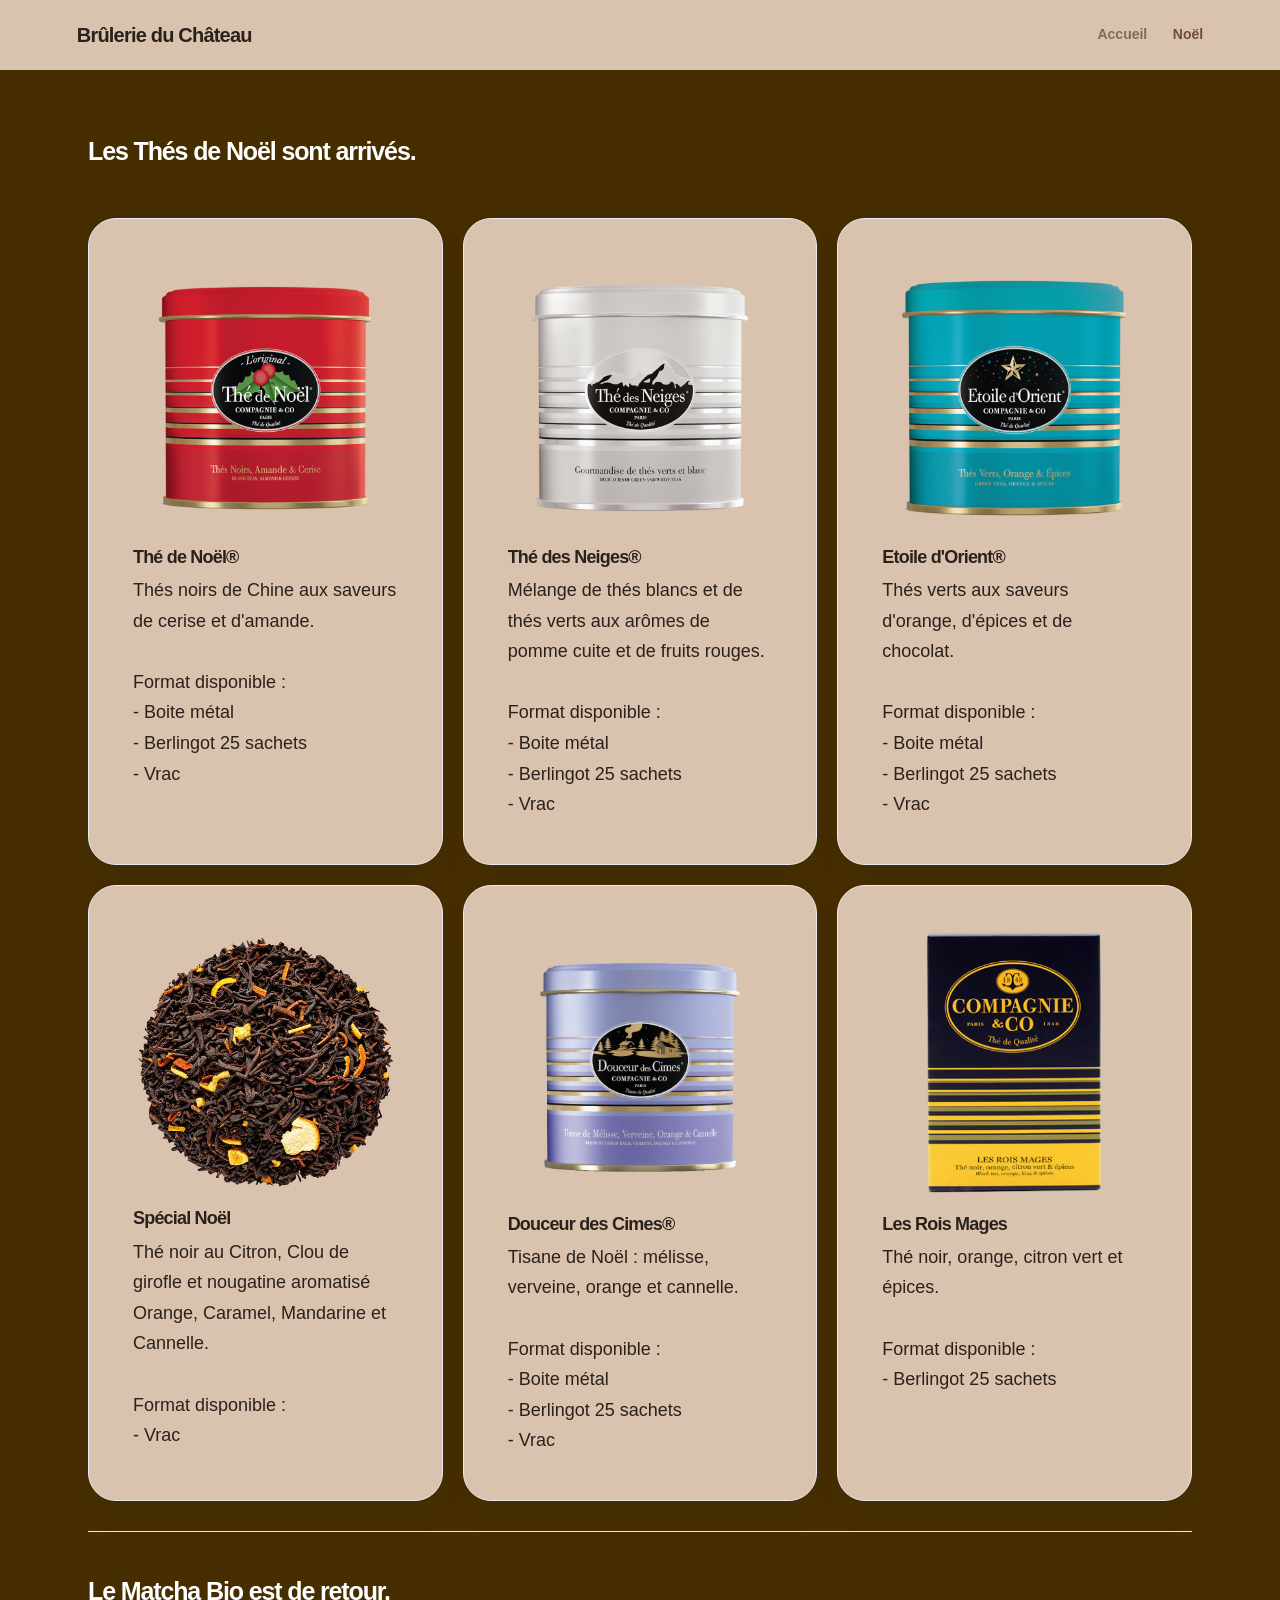
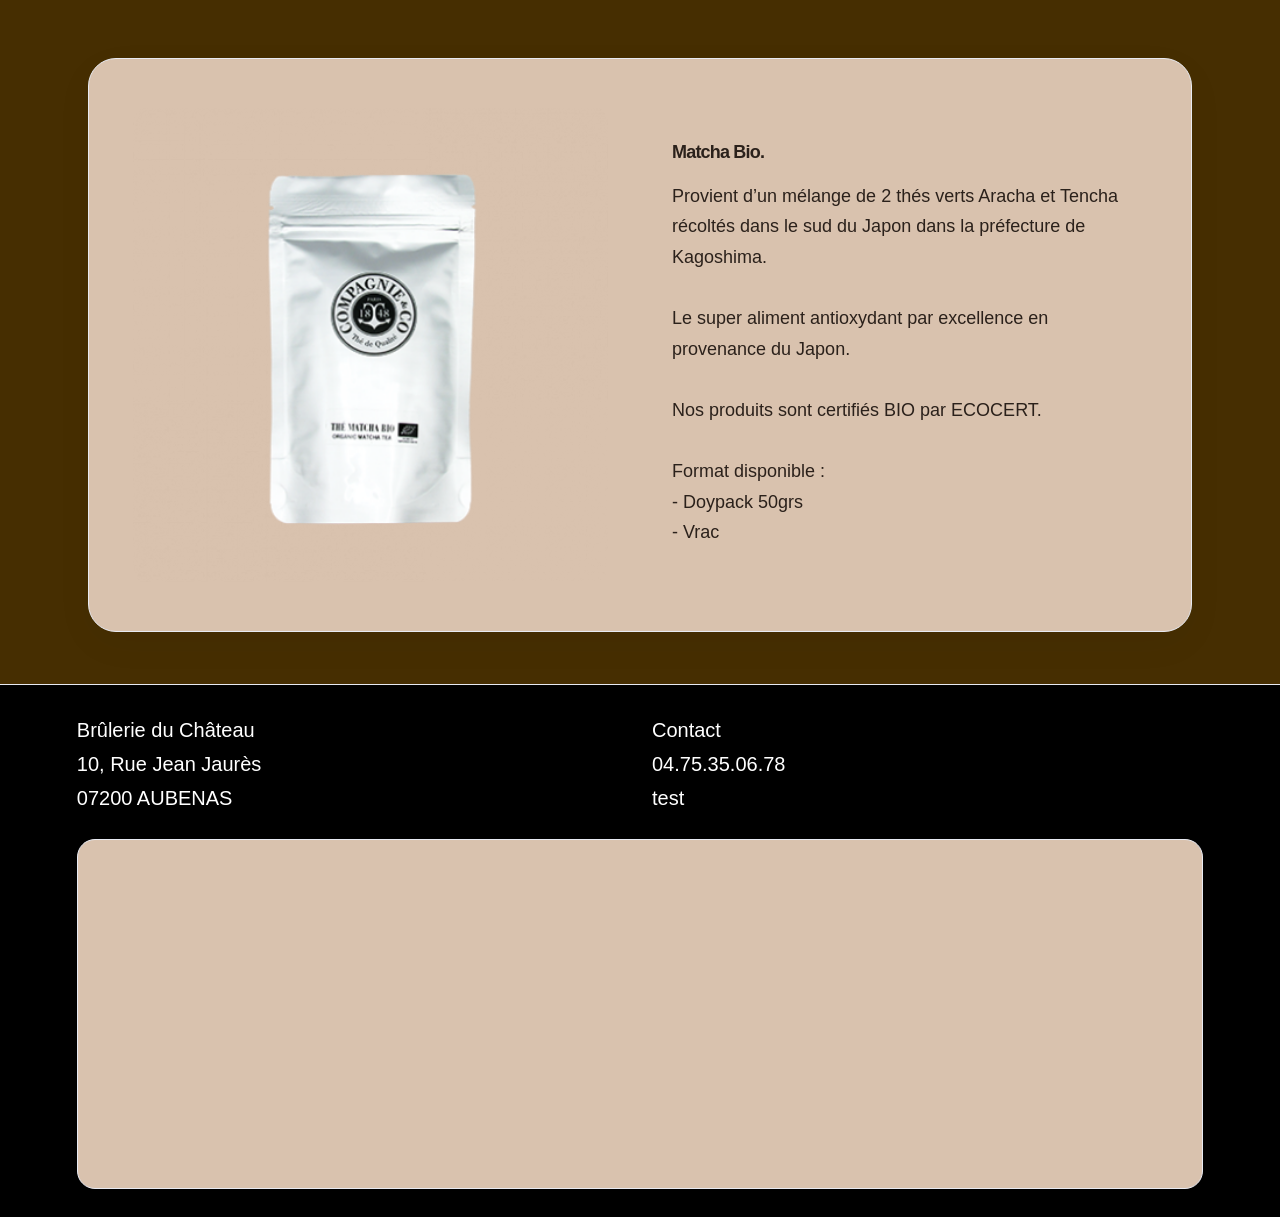
==== noel.html @ 5fd462ab "Publish WebStudio site" ====
<!doctype html><html lang="fr"><head><meta charset="utf-8"><meta name="viewport" content="width=device-width, initial-scale=1"><link rel="icon" href="assets/images/favicon.svg" type="image/svg+xml"><title>Br&#251;lerie du Ch&#226;teau - No&#235;l</title><meta name="description" content="D&#233;couvrez notre s&#233;lection de th&#233; et d&#39;accessoire pour les f&#234;tes."><meta name="robots" content="noindex,follow"><meta property="og:type" content="website"><meta property="og:title" content="Br&#251;lerie du Ch&#226;teau - No&#235;l"><meta property="og:description" content="D&#233;couvrez notre s&#233;lection de th&#233; et d&#39;accessoire pour les f&#234;tes."><link rel="canonical" href="https://brulerieduchateau.com/noel.html"><script type="application/ld+json">{"@context":"https://schema.org","@type":"LocalBusiness","name":"Br\u00FBlerie du Ch\u00E2teau","url":"https://brulerieduchateau.com","telephone":"\u002B33 4 75 35 06 78","image":"https://brulerieduchateau.com/assets/images/bdc.jpg","address":{"@type":"PostalAddress","streetAddress":"10 Rue Jean Jaur\u00E8s","addressLocality":"Aubenas","postalCode":"07200","addressRegion":"Auvergne-Rh\u00F4ne-Alpes","addressCountry":"FR"},"geo":{"@type":"GeoCoordinates","latitude":44.620261,"longitude":4.3907734}}</script><link rel="stylesheet" href="assets/css/site.css"></head><body><nav class="site-nav" aria-label="Navigation principale"><a class="brand" href="index.html">Br&#251;lerie du Ch&#226;teau</a><div class="nav-links"><a href="index.html">Accueil</a><a href="noel.html" aria-current="page">No&#235;l</a></div></nav><main id="contenu"><section class="element heading-element" data-element-id="929ea6460fd64ca1a36dd643b153ee33" id="les-thes-de-noel-sont-arrives"><h1 style="color:#ffffff;font-size:25px;font-weight:bold;font-style:normal;text-align:left;display:block;line-height:1.2;margin:14px 0 22px;padding:0;white-space:pre-wrap;tab-size:4;">Les Th&#233;s de No&#235;l sont arriv&#233;s.</h1></section><div class="image-description-grid" style="--image-description-columns:3;--image-description-tablet-columns:2;--image-description-gap:20px"><section class="element image-description image-description-column" data-element-id="ab8ff454e913406ebf705ffcb0270e10"><div class="image-description-media"><img src="assets/images/the-de-noel.jpg" alt="Illustration de la section" loading="lazy"></div><div class="image-description-copy" style="color:var(--ink);font-size:18px;font-weight:normal;font-style:normal;text-align:left;"><h2 style="color:inherit;font-size:inherit;font-weight:bold;font-style:inherit;text-align:inherit;white-space:pre-wrap;tab-size:4;">Th&#233; de No&#235;l&#174;</h2><p style="color:inherit;font-size:inherit;font-weight:inherit;font-style:inherit;text-align:inherit;white-space:pre-wrap;tab-size:4;">Th&#233;s noirs de Chine aux saveurs de cerise et d&#39;amande.

Format disponible :
- Boite m&#233;tal
- Berlingot 25 sachets
- Vrac</p></div></section><section class="element image-description image-description-column" data-element-id="71a1457fc0eb4deca6c38a0fa07c140f"><div class="image-description-media"><img src="assets/images/the-des-neiges.jpg" alt="Illustration de la section" loading="lazy"></div><div class="image-description-copy" style="color:var(--ink);font-size:18px;font-weight:normal;font-style:normal;text-align:left;"><h2 style="color:inherit;font-size:inherit;font-weight:bold;font-style:inherit;text-align:inherit;white-space:pre-wrap;tab-size:4;">Th&#233; des Neiges&#174;</h2><p style="color:inherit;font-size:inherit;font-weight:inherit;font-style:inherit;text-align:inherit;white-space:pre-wrap;tab-size:4;">M&#233;lange de th&#233;s blancs et de th&#233;s verts aux ar&#244;mes de pomme cuite et de fruits rouges.

Format disponible :
- Boite m&#233;tal
- Berlingot 25 sachets
- Vrac</p></div></section><section class="element image-description image-description-column" data-element-id="073481e567ce4fd88fe79a3cdff6ed95"><div class="image-description-media"><img src="assets/images/etoile-d-orient.jpg" alt="Illustration de la section" loading="lazy"></div><div class="image-description-copy" style="color:var(--ink);font-size:18px;font-weight:normal;font-style:normal;text-align:left;"><h2 style="color:inherit;font-size:inherit;font-weight:bold;font-style:inherit;text-align:inherit;white-space:pre-wrap;tab-size:4;">Etoile d&#39;Orient&#174;</h2><p style="color:inherit;font-size:inherit;font-weight:inherit;font-style:inherit;text-align:inherit;white-space:pre-wrap;tab-size:4;">Th&#233;s verts aux saveurs d&#39;orange, d&#39;&#233;pices et de chocolat.

Format disponible :
- Boite m&#233;tal
- Berlingot 25 sachets
- Vrac</p></div></section><section class="element image-description image-description-column" data-element-id="5a9f791ed46f4e37827cd00108d90c48"><div class="image-description-media"><img src="assets/images/special-noel.png" alt="Illustration de la section" loading="lazy"></div><div class="image-description-copy" style="color:var(--ink);font-size:18px;font-weight:normal;font-style:normal;text-align:left;"><h2 style="color:inherit;font-size:inherit;font-weight:bold;font-style:inherit;text-align:inherit;white-space:pre-wrap;tab-size:4;">Sp&#233;cial No&#235;l</h2><p style="color:inherit;font-size:inherit;font-weight:inherit;font-style:inherit;text-align:inherit;white-space:pre-wrap;tab-size:4;">Th&#233; noir au Citron, Clou de girofle et nougatine aromatis&#233; Orange, Caramel, Mandarine et Cannelle.

Format disponible :
- Vrac</p></div></section><section class="element image-description image-description-column" data-element-id="091fbe81219a41548932da60a57e5c16"><div class="image-description-media"><img src="assets/images/douceur-des-cimes.jpg" alt="Illustration de la section" loading="lazy"></div><div class="image-description-copy" style="color:var(--ink);font-size:18px;font-weight:normal;font-style:normal;text-align:left;"><h2 style="color:inherit;font-size:inherit;font-weight:bold;font-style:inherit;text-align:inherit;white-space:pre-wrap;tab-size:4;">Douceur des Cimes&#174;</h2><p style="color:inherit;font-size:inherit;font-weight:inherit;font-style:inherit;text-align:inherit;white-space:pre-wrap;tab-size:4;">Tisane de No&#235;l : m&#233;lisse, verveine, orange et cannelle.

Format disponible :
- Boite m&#233;tal
- Berlingot 25 sachets
- Vrac</p></div></section><section class="element image-description image-description-column" data-element-id="c9222472d7884c30944bcf3d9d28938c"><div class="image-description-media"><img src="assets/images/les-rois-mages.jpg" alt="Illustration de la section" loading="lazy"></div><div class="image-description-copy" style="color:var(--ink);font-size:18px;font-weight:normal;font-style:normal;text-align:left;"><h2 style="color:inherit;font-size:inherit;font-weight:bold;font-style:inherit;text-align:inherit;white-space:pre-wrap;tab-size:4;">Les Rois Mages</h2><p style="color:inherit;font-size:inherit;font-weight:inherit;font-style:inherit;text-align:inherit;white-space:pre-wrap;tab-size:4;">Th&#233; noir, orange, citron vert et &#233;pices.

Format disponible :
- Berlingot 25 sachets</p></div></section></div><hr class="element" data-element-id="c46c6751bccf4e54acaeb664edfd245a"><section class="element heading-element" data-element-id="3746ea75f4c84b8ca87d1cbdc2fd9a27"><h2 style="color:#ffffff;font-size:25px;font-weight:bold;font-style:normal;text-align:left;display:block;line-height:1.2;margin:14px 0 22px;padding:0;white-space:pre-wrap;tab-size:4;">Le Matcha Bio est de retour.</h2></section><section class="element image-description" data-element-id="de30851175754d74858f25648cae5395"><div class="image-description-media"><img src="assets/images/matcha-bio.jpg" alt="Illustration de la section" loading="lazy"></div><div class="image-description-copy" style="color:var(--ink);font-size:18px;font-weight:normal;font-style:normal;text-align:left;"><h2 style="color:inherit;font-size:inherit;font-weight:bold;font-style:inherit;text-align:inherit;white-space:pre-wrap;tab-size:4;">Matcha Bio.</h2><p style="color:inherit;font-size:inherit;font-weight:inherit;font-style:inherit;text-align:inherit;white-space:pre-wrap;tab-size:4;">Provient d’un m&#233;lange de 2 th&#233;s verts Aracha et Tencha r&#233;colt&#233;s dans le sud du Japon dans la pr&#233;fecture de Kagoshima.

Le super aliment antioxydant par excellence en provenance du Japon.

Nos produits sont certifi&#233;s BIO par ECOCERT.

Format disponible :
- Doypack 50grs
- Vrac</p></div></section></main><footer style="font-size:20px;color:#ffffff;background:#000000;font-weight:normal;font-style:normal;"><div class="footer-content" style="--footer-columns:2"><div class="footer-column">Br&#251;lerie du Ch&#226;teau<br>10, Rue Jean Jaur&#232;s<br>07200 AUBENAS<br></div><div class="footer-column">Contact<br>04.75.35.06.78<br>test</div></div><div class="footer-map" style="width:100%;height:350px"><iframe src="https://www.google.com/maps?q=brulerie%20du%20chateau%20aubenas&amp;output=embed" title="Carte Google Maps : brulerie du chateau aubenas" loading="lazy" referrerpolicy="no-referrer-when-downgrade" allowfullscreen></iframe></div></footer><script src="assets/js/site.js" defer></script><script>if(window.chrome&&window.chrome.webview){document.querySelectorAll('[data-element-id]').forEach(function(el){el.style.cursor='pointer';el.addEventListener('click',function(ev){ev.preventDefault();window.chrome.webview.postMessage({type:'select',id:el.getAttribute('data-element-id')});});});}</script></body></html>
---- assets/css/site.css ----
:root{--primary:#6F4E37;--secondary:#C08A5B;--ink:#2B211B;--muted:#806B5B;--surface:#D9C2AE;--page:#462E01;--line:#e8eaf2;--radius:24px}.is-hidden{display:none!important}@media(min-width:801px){.hide-desktop{display:none!important}}@media(min-width:561px) and (max-width:800px){.hide-tablet{display:none!important}}@media(max-width:560px){.hide-mobile{display:none!important}}*{box-sizing:border-box}html{scroll-behavior:smooth;scroll-padding-top:0}body{margin:0;background:var(--page);color:var(--ink);font-family:Segoe UI, Arial, sans-serif;line-height:1.7;-webkit-font-smoothing:antialiased}a{color:var(--primary)}a:focus-visible,button:focus-visible,summary:focus-visible{outline:3px solid color-mix(in srgb,var(--primary) 55%,white);outline-offset:4px}.site-nav{position:relative;z-index:10;isolation:isolate;padding:18px clamp(20px,6vw,88px);background:var(--surface);backdrop-filter:none;-webkit-backdrop-filter:none;display:flex;align-items:center;justify-content:space-between;gap:20px;flex-wrap:wrap;box-shadow:0 1px 0 rgba(20,20,40,.05);transform:translateZ(0);}.brand{font-size:20px;font-weight:850;letter-spacing:-.04em;color:var(--ink);text-decoration:none}.nav-links{display:flex;gap:clamp(12px,2vw,28px);flex-wrap:wrap}.nav-links a{color:var(--muted);text-decoration:none;font-size:14px;font-weight:650;transition:color .2s}.nav-links a:hover,.nav-links a[aria-current=page]{color:var(--primary)}main{max-width:1200px;margin:52px auto;padding:0 clamp(18px,4vw,48px);min-height:55vh}.global-elements{max-width:1200px;margin:52px auto;padding:0 clamp(18px,4vw,48px)}.element{margin:0 0 30px}.heading-element{display:flow-root}h1,h2,h3,h4,h5,h6{color:var(--ink);font-family:Segoe UI, Arial, sans-serif;letter-spacing:-.045em}h1{font-size:clamp(38px,6vw,76px);line-height:1.03;margin:14px 0 22px;max-width:850px}h2{font-size:clamp(28px,4vw,44px);line-height:1.12;margin:10px 0 18px}h3{font-size:21px;line-height:1.25;margin:12px 0}p{font-size:17px;color:var(--muted);max-width:760px;margin:0 0 18px}.text-element>p{max-width:none;margin-bottom:0}.button{display:inline-flex;align-items:center;justify-content:center;gap:12px;background:var(--primary);color:#fff;text-decoration:none;padding:14px 22px;border-radius:999px;font-weight:750;box-shadow:0 10px 26px color-mix(in srgb,var(--primary) 23%,transparent);transition:transform .2s,box-shadow .2s,filter .2s}.button:hover{transform:translateY(-2px);filter:brightness(.96);box-shadow:0 14px 32px color-mix(in srgb,var(--primary) 28%,transparent)}.button-light{background:var(--surface);color:var(--ink);box-shadow:none}.hero-section{position:relative;isolation:isolate;overflow:hidden;display:flex;align-items:center;justify-content:space-between;gap:40px;min-height:440px;padding:clamp(28px,6vw,76px);border-radius:32px;background:radial-gradient(circle at 90% 12%,color-mix(in srgb,var(--primary) 22%,white),transparent 34%),linear-gradient(135deg,#fff 0%,#f2f1ff 100%);border:1px solid rgba(99,91,255,.1)}.hero-copy{position:relative;z-index:1;max-width:800px}.hero-copy p{font-size:clamp(17px,2vw,21px);max-width:660px;margin-bottom:28px}.eyebrow{display:inline-block;color:var(--primary);font-size:11px;font-weight:850;letter-spacing:.16em;text-transform:uppercase}.hero-orb{position:absolute;right:7%;top:18%;z-index:0;width:clamp(120px,22vw,280px);aspect-ratio:1;border-radius:42% 58% 58% 42% / 42% 42% 58% 58%;background:linear-gradient(145deg,color-mix(in srgb,var(--primary) 92%,white),color-mix(in srgb,var(--primary) 28%,white));opacity:.9;transform:rotate(-18deg);box-shadow:inset -25px -30px 60px rgba(30,20,100,.12),0 30px 80px color-mix(in srgb,var(--primary) 22%,transparent);display:grid;place-items:center;color:#fff;font-size:clamp(40px,8vw,90px)}.section-heading{text-align:center;margin:70px auto 30px;max-width:720px}.feature-grid{display:grid;grid-template-columns:repeat(3,minmax(0,1fr));gap:18px}.feature-card{background:var(--surface);border:1px solid var(--line);border-radius:22px;padding:26px;box-shadow:0 8px 30px rgba(26,31,66,.035);transition:transform .2s,border-color .2s}.feature-card:hover{transform:translateY(-4px);border-color:color-mix(in srgb,var(--primary) 30%,var(--line))}.feature-icon{display:grid;place-items:center;width:44px;height:44px;border-radius:14px;background:color-mix(in srgb,var(--primary) 10%,white);color:var(--primary);font-size:20px}.feature-card p{font-size:15px;margin:0}.testimonial-section{position:relative;background:var(--surface);border:1px solid var(--line);border-radius:28px;padding:clamp(28px,5vw,60px);text-align:center;max-width:900px;margin:70px auto}.quote-mark{font-size:80px;color:var(--primary);line-height:.8;font-family:Georgia,serif}blockquote{font-size:clamp(21px,3vw,32px);font-weight:650;line-height:1.4;letter-spacing:-.025em;margin:18px auto;max-width:760px}.quote-author{margin:0 auto;font-size:14px}.quote-author strong{color:var(--ink)}.cta-section{text-align:center;padding:clamp(32px,6vw,68px);border-radius:30px;background:var(--primary);color:white;box-shadow:0 22px 55px color-mix(in srgb,var(--primary) 18%,transparent)}.cta-section h2,.cta-section p{color:white;margin-left:auto;margin-right:auto}.cta-section p{opacity:.86;white-space:pre-line}.faq-section{max-width:850px;margin:70px auto}.faq-item{background:var(--surface);border:1px solid var(--line);border-radius:16px;margin:10px 0;padding:0 20px}.faq-item summary{cursor:pointer;padding:18px 0;font-weight:750;list-style:none}.faq-item summary::-webkit-details-marker{display:none}.faq-item summary:after{content:'+';float:right;color:var(--primary);font-size:22px}.faq-item[open] summary:after{content:'−'}.faq-item p{padding:0 0 18px;margin:0;font-size:15px}.contact-section{display:flex;align-items:center;justify-content:space-between;gap:24px;padding:clamp(28px,5vw,54px);background:var(--surface);border:1px solid var(--line);border-radius:26px}.contact-section h2{margin-top:8px}.contact-section p{margin:0}.image-description{display:grid;grid-template-columns:minmax(0,1fr) minmax(0,1fr);align-items:center;gap:clamp(24px,5vw,64px);padding:clamp(20px,4vw,44px);background:var(--surface);border:1px solid var(--line);border-radius:28px;box-shadow:0 12px 38px rgba(26,31,66,.045)}.image-description-media{min-width:0;overflow:hidden;border-radius:20px;background:transparent;aspect-ratio:auto}.image-description-media img{display:block;width:100%;height:auto;max-width:100%;object-fit:contain;object-position:center}.image-description-copy{min-width:0}.image-description-copy h2{margin-top:0}.image-description-copy p{margin-bottom:0;overflow-wrap:anywhere;white-space:pre-line}.image-description-grid{display:grid;grid-template-columns:repeat(var(--image-description-columns,3),minmax(0,1fr));gap:var(--image-description-gap,20px);margin:0 0 30px}.image-description-grid>.image-description{min-width:0;display:flex;flex-direction:column;align-items:stretch;gap:14px;margin:0}.image-description-grid .image-description-media{width:100%;border-radius:16px}.image-description-grid .image-description-media img{width:100%;height:auto;max-width:100%;object-fit:contain}.image-description-grid .image-description-copy{width:100%}.image-description-grid .image-description-copy h2{font-size:clamp(18px,2vw,26px);margin:0 0 8px}.image-description-grid .image-description-copy p{font-size:clamp(14px,1.25vw,17px)}.image-description-grid .image-description.no-image .image-description-media{min-height:120px}.image-description.no-image .image-description-media{display:grid;place-items:center;min-height:220px;color:var(--primary);font-size:64px}.image-description.no-image .image-description-media:after{content:"✦"}@media(max-width:800px){.image-description-grid{grid-template-columns:repeat(var(--image-description-tablet-columns,2),minmax(0,1fr))}}@media(max-width:560px){.image-description-grid{grid-template-columns:1fr;gap:18px}.image-description-grid>.image-description{gap:10px}}@media(max-width:650px){.image-description:not(.image-description-column){grid-template-columns:1fr;gap:22px;padding:20px;border-radius:22px}.image-description-media{aspect-ratio:auto}.image-description-copy h2{font-size:30px}}.image-element img{display:block;width:100%;height:auto;max-height:none;object-fit:contain;border-radius:24px}figure{margin-left:0;margin-right:0}figcaption{font-size:14px;color:var(--muted);margin-top:8px}hr{border:0;border-top:1px solid var(--line);margin:38px 0}footer{padding:28px clamp(20px,6vw,88px);background:var(--surface);color:var(--muted);font-size:13px;display:block;border-top:1px solid var(--line)}.footer-map{max-width:100%;margin:24px auto 0;border:1px solid var(--line);border-radius:18px;overflow:hidden;background:var(--surface)}.footer-map iframe{display:block;width:100%;height:100%;border:0}.footer-content{display:grid;grid-template-columns:repeat(var(--footer-columns,1),minmax(0,1fr));gap:24px;white-space:normal;overflow-wrap:anywhere;max-width:100%}.footer-column{min-width:0;white-space:pre-line}@media(max-width:560px){.footer-content{grid-template-columns:1fr!important;gap:16px}}.spacer{min-height:8px}.map-section{padding:20px 0}.map-frame{width:100%;height:380px;border:1px solid var(--line);border-radius:22px;overflow:hidden;background:var(--surface)}.map-frame iframe{width:100%;height:100%;border:0}.map-address{margin:12px 0}.opening-hours{max-width:760px;background:var(--surface);border:1px solid var(--line);border-radius:22px;padding:26px}.opening-hours h2{margin-top:0}.hours-list{display:grid;gap:0}.hours-row{display:grid;grid-template-columns:minmax(90px,1fr) minmax(110px,1fr) minmax(110px,1fr);align-items:center;gap:14px;padding:11px 0;border-bottom:1px solid var(--line)}.hours-row:last-child{border-bottom:0}.hours-day{color:var(--muted)}.hours-morning,.hours-afternoon{text-align:center;color:var(--ink);font-weight:650}.hours-header{font-size:12px;color:var(--muted);font-weight:750;text-transform:uppercase;letter-spacing:.04em;border-bottom:1px solid var(--line);padding-bottom:8px}@media(max-width:420px){.opening-hours{padding:16px}.hours-row{grid-template-columns:minmax(70px,.8fr) minmax(90px,1fr) minmax(90px,1fr);gap:6px;font-size:13px}}@media(max-width:800px){main,.global-elements{margin:28px auto}.hero-section{min-height:360px;padding:30px}.hero-orb{right:-45px;top:5%;opacity:.22}.feature-grid{grid-template-columns:repeat(2,minmax(0,1fr))}.contact-section{align-items:flex-start;flex-direction:column}}@media(max-width:560px){.global-elements{padding:0 16px}.site-nav{align-items:flex-start;flex-direction:column}.nav-links{gap:10px 16px}main{padding:0 16px}.hero-section{border-radius:24px;padding:28px 22px}.hero-copy{max-width:100%}.hero-orb{right:-70px;top:-10px}.feature-grid{grid-template-columns:1fr}.feature-card{padding:22px}.testimonial-section{margin:42px auto}footer{padding:24px 16px}}@media(prefers-reduced-motion:reduce){html{scroll-behavior:auto}*,*:before,*:after{animation-duration:.01ms!important;transition-duration:.01ms!important;scroll-behavior:auto!important}}
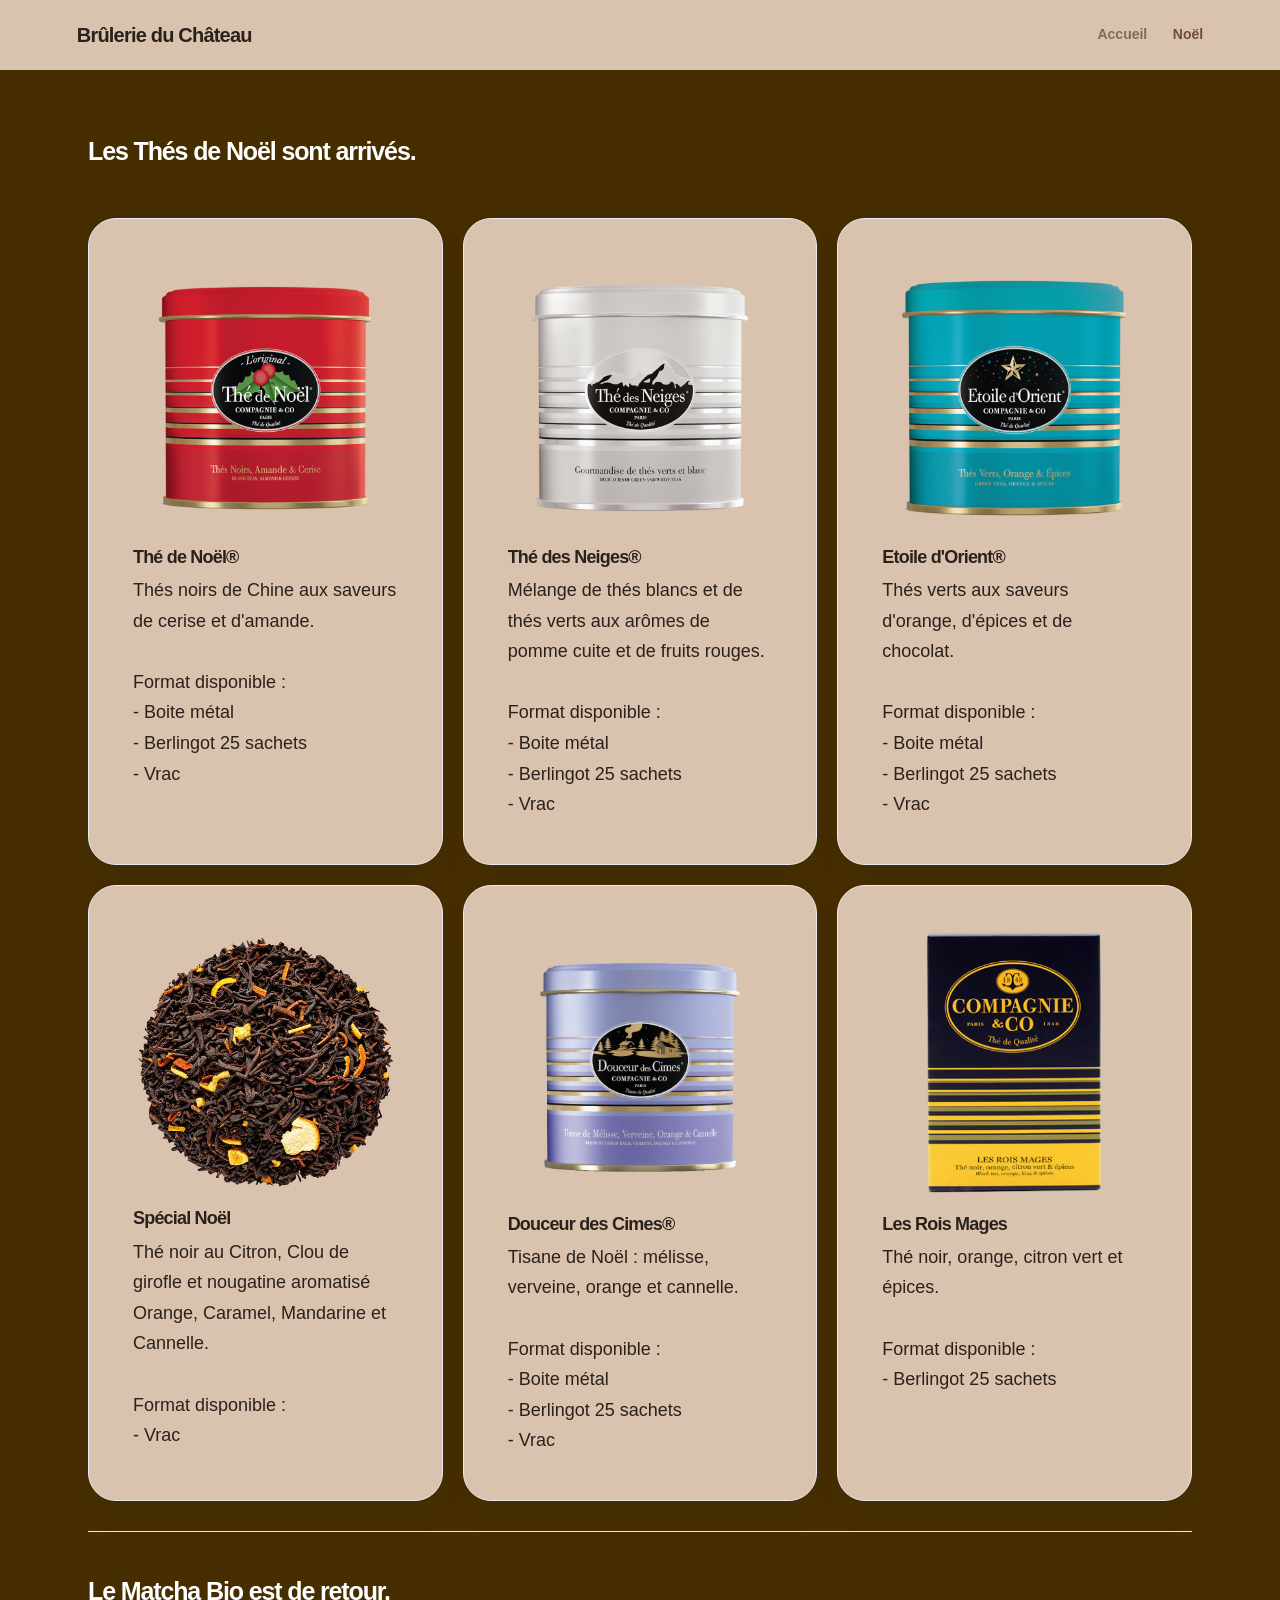
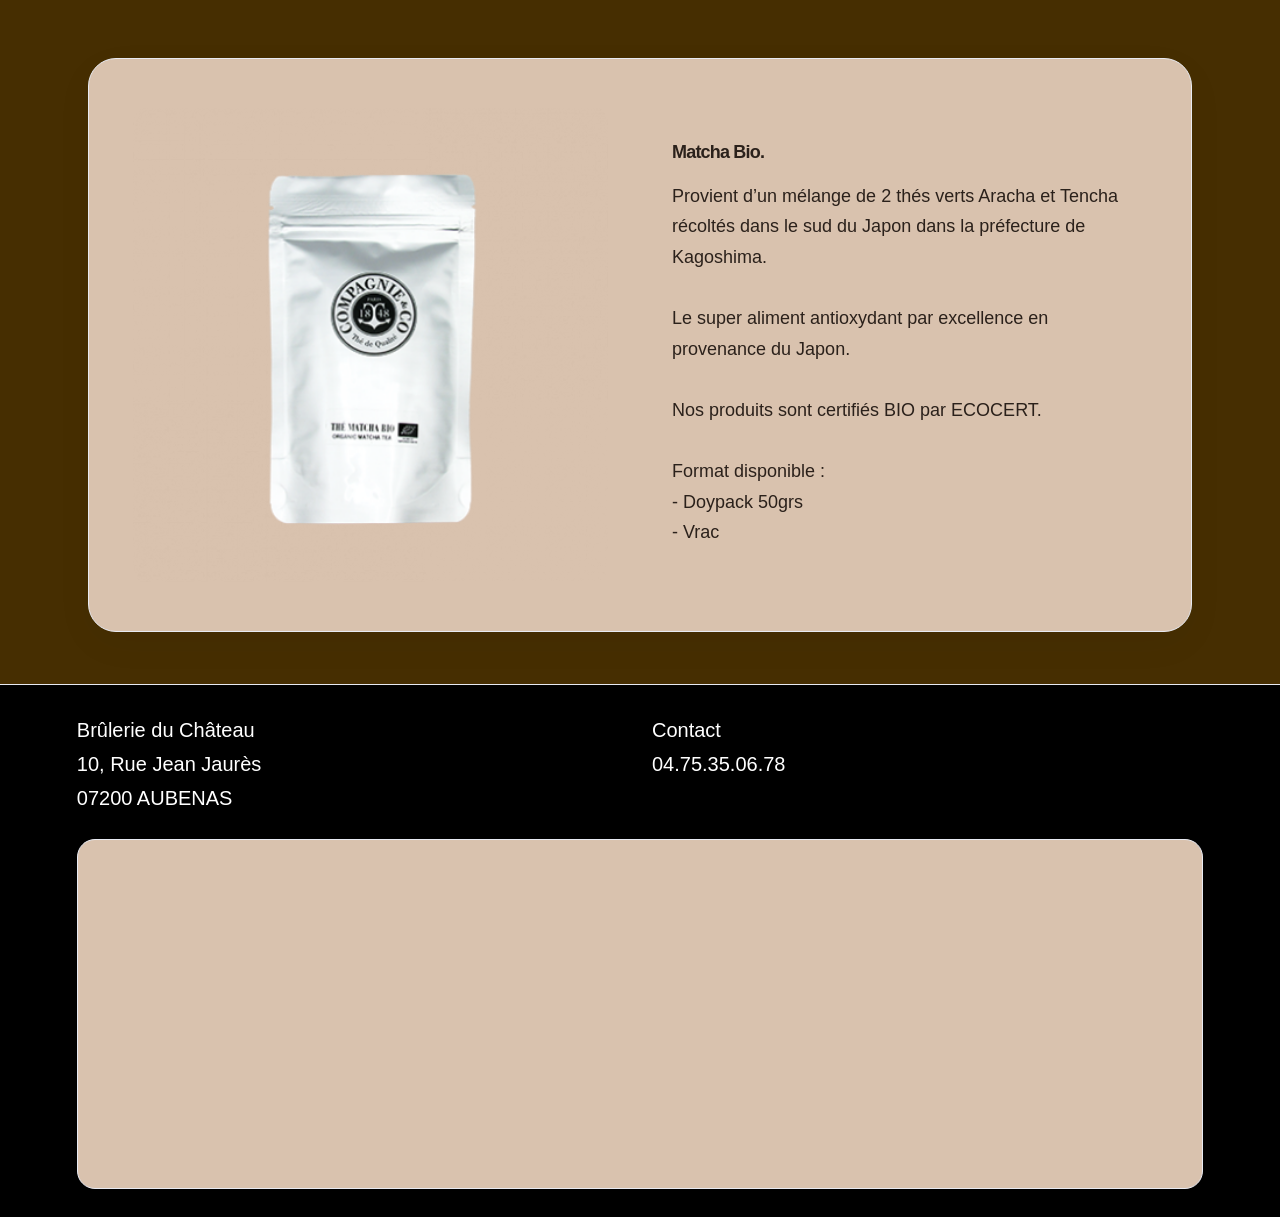
==== commit 238f18c4: "Publish WebStudio site" ====
--- a/noel.html
+++ b/noel.html
@@ -32,4 +32,4 @@
 
 Format disponible :
 - Doypack 50grs
-- Vrac</p></div></section></main><footer style="font-size:20px;color:#ffffff;background:#000000;font-weight:normal;font-style:normal;"><div class="footer-content" style="--footer-columns:2"><div class="footer-column">Br&#251;lerie du Ch&#226;teau<br>10, Rue Jean Jaur&#232;s<br>07200 AUBENAS<br></div><div class="footer-column">Contact<br>04.75.35.06.78<br>test</div></div><div class="footer-map" style="width:100%;height:350px"><iframe src="https://www.google.com/maps?q=brulerie%20du%20chateau%20aubenas&amp;output=embed" title="Carte Google Maps : brulerie du chateau aubenas" loading="lazy" referrerpolicy="no-referrer-when-downgrade" allowfullscreen></iframe></div></footer><script src="assets/js/site.js" defer></script><script>if(window.chrome&&window.chrome.webview){document.querySelectorAll('[data-element-id]').forEach(function(el){el.style.cursor='pointer';el.addEventListener('click',function(ev){ev.preventDefault();window.chrome.webview.postMessage({type:'select',id:el.getAttribute('data-element-id')});});});}</script></body></html>+- Vrac</p></div></section></main><footer style="font-size:20px;color:#ffffff;background:#000000;font-weight:normal;font-style:normal;"><div class="footer-content" style="--footer-columns:2"><div class="footer-column">Br&#251;lerie du Ch&#226;teau<br>10, Rue Jean Jaur&#232;s<br>07200 AUBENAS<br></div><div class="footer-column">Contact<br>04.75.35.06.78</div></div><div class="footer-map" style="width:100%;height:350px"><iframe src="https://www.google.com/maps?q=brulerie%20du%20chateau%20aubenas&amp;output=embed" title="Carte Google Maps : brulerie du chateau aubenas" loading="lazy" referrerpolicy="no-referrer-when-downgrade" allowfullscreen></iframe></div></footer><script src="assets/js/site.js" defer></script><script>if(window.chrome&&window.chrome.webview){document.querySelectorAll('[data-element-id]').forEach(function(el){el.style.cursor='pointer';el.addEventListener('click',function(ev){ev.preventDefault();window.chrome.webview.postMessage({type:'select',id:el.getAttribute('data-element-id')});});});}</script></body></html>
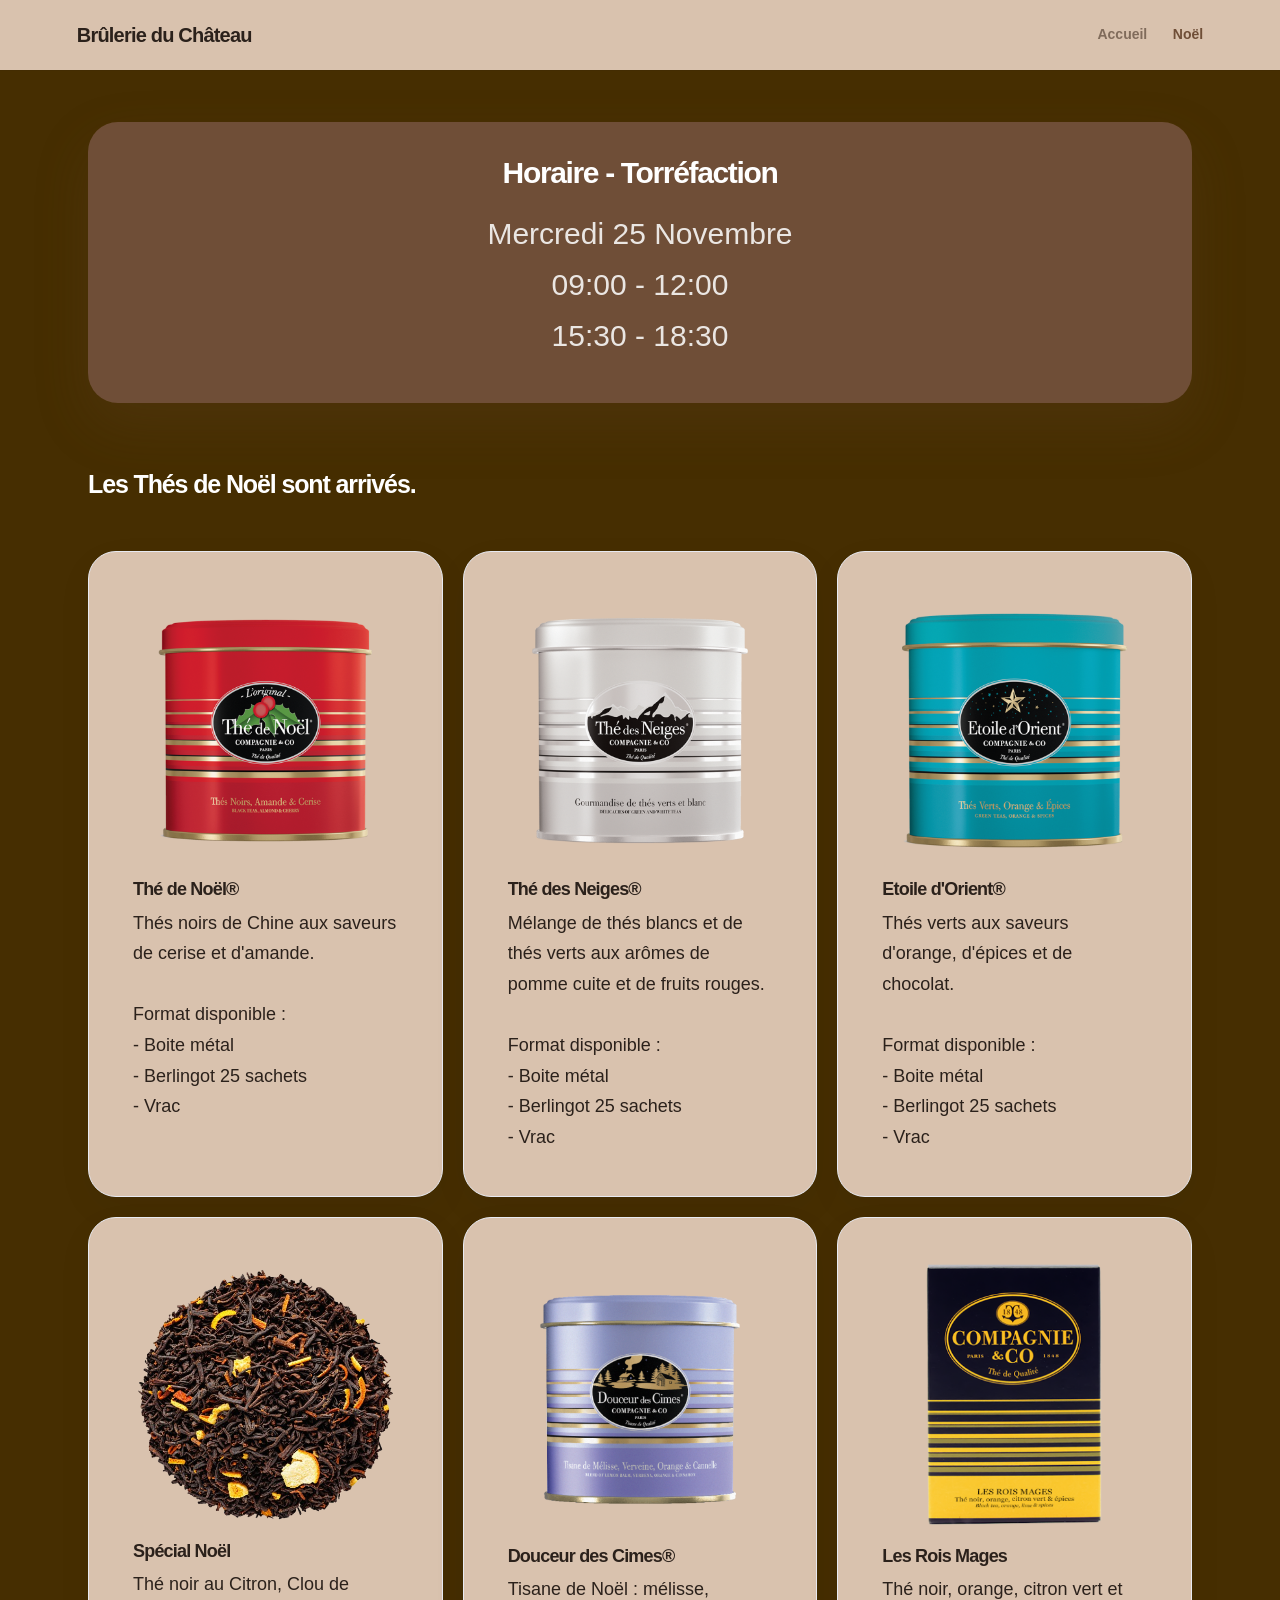
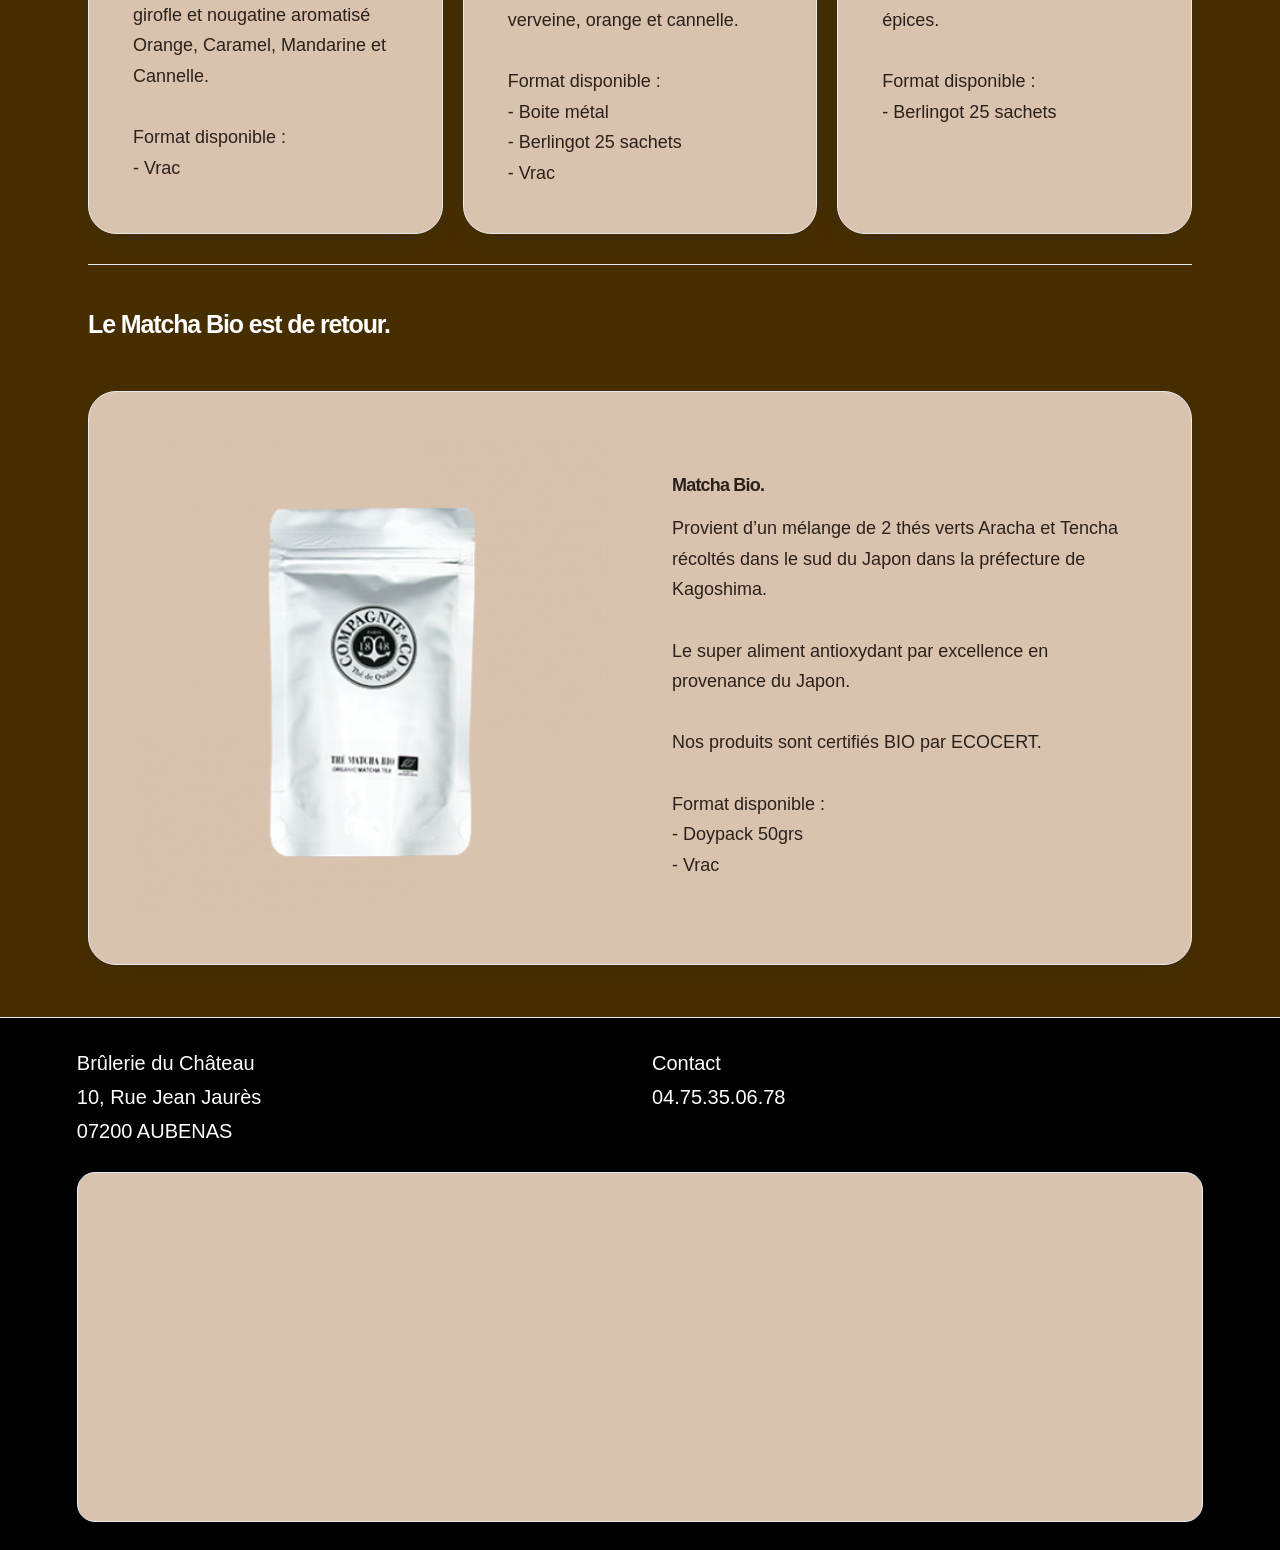
==== commit bccdebee: "Publish WebStudio site" ====
--- a/noel.html
+++ b/noel.html
@@ -1,4 +1,6 @@
-<!doctype html><html lang="fr"><head><meta charset="utf-8"><meta name="viewport" content="width=device-width, initial-scale=1"><link rel="icon" href="assets/images/favicon.svg" type="image/svg+xml"><title>Br&#251;lerie du Ch&#226;teau - No&#235;l</title><meta name="description" content="D&#233;couvrez notre s&#233;lection de th&#233; et d&#39;accessoire pour les f&#234;tes."><meta name="robots" content="noindex,follow"><meta property="og:type" content="website"><meta property="og:title" content="Br&#251;lerie du Ch&#226;teau - No&#235;l"><meta property="og:description" content="D&#233;couvrez notre s&#233;lection de th&#233; et d&#39;accessoire pour les f&#234;tes."><link rel="canonical" href="https://brulerieduchateau.com/noel.html"><script type="application/ld+json">{"@context":"https://schema.org","@type":"LocalBusiness","name":"Br\u00FBlerie du Ch\u00E2teau","url":"https://brulerieduchateau.com","telephone":"\u002B33 4 75 35 06 78","image":"https://brulerieduchateau.com/assets/images/bdc.jpg","address":{"@type":"PostalAddress","streetAddress":"10 Rue Jean Jaur\u00E8s","addressLocality":"Aubenas","postalCode":"07200","addressRegion":"Auvergne-Rh\u00F4ne-Alpes","addressCountry":"FR"},"geo":{"@type":"GeoCoordinates","latitude":44.620261,"longitude":4.3907734}}</script><link rel="stylesheet" href="assets/css/site.css"></head><body><nav class="site-nav" aria-label="Navigation principale"><a class="brand" href="index.html">Br&#251;lerie du Ch&#226;teau</a><div class="nav-links"><a href="index.html">Accueil</a><a href="noel.html" aria-current="page">No&#235;l</a></div></nav><main id="contenu"><section class="element heading-element" data-element-id="929ea6460fd64ca1a36dd643b153ee33" id="les-thes-de-noel-sont-arrives"><h1 style="color:#ffffff;font-size:25px;font-weight:bold;font-style:normal;text-align:left;display:block;line-height:1.2;margin:14px 0 22px;padding:0;white-space:pre-wrap;tab-size:4;">Les Th&#233;s de No&#235;l sont arriv&#233;s.</h1></section><div class="image-description-grid" style="--image-description-columns:3;--image-description-tablet-columns:2;--image-description-gap:20px"><section class="element image-description image-description-column" data-element-id="ab8ff454e913406ebf705ffcb0270e10"><div class="image-description-media"><img src="assets/images/the-de-noel.jpg" alt="Illustration de la section" loading="lazy"></div><div class="image-description-copy" style="color:var(--ink);font-size:18px;font-weight:normal;font-style:normal;text-align:left;"><h2 style="color:inherit;font-size:inherit;font-weight:bold;font-style:inherit;text-align:inherit;white-space:pre-wrap;tab-size:4;">Th&#233; de No&#235;l&#174;</h2><p style="color:inherit;font-size:inherit;font-weight:inherit;font-style:inherit;text-align:inherit;white-space:pre-wrap;tab-size:4;">Th&#233;s noirs de Chine aux saveurs de cerise et d&#39;amande.
+<!doctype html><html lang="fr"><head><meta charset="utf-8"><meta name="viewport" content="width=device-width, initial-scale=1"><link rel="icon" href="assets/images/favicon.svg" type="image/svg+xml"><title>Br&#251;lerie du Ch&#226;teau - No&#235;l</title><meta name="description" content="D&#233;couvrez notre s&#233;lection de th&#233; et d&#39;accessoire pour les f&#234;tes."><meta name="robots" content="noindex,follow"><meta property="og:type" content="website"><meta property="og:title" content="Br&#251;lerie du Ch&#226;teau - No&#235;l"><meta property="og:description" content="D&#233;couvrez notre s&#233;lection de th&#233; et d&#39;accessoire pour les f&#234;tes."><link rel="canonical" href="https://brulerieduchateau.com/noel.html"><script type="application/ld+json">{"@context":"https://schema.org","@type":"LocalBusiness","name":"Br\u00FBlerie du Ch\u00E2teau","url":"https://brulerieduchateau.com","telephone":"\u002B33 4 75 35 06 78","image":"https://brulerieduchateau.com/assets/images/bdc.jpg","address":{"@type":"PostalAddress","streetAddress":"10 Rue Jean Jaur\u00E8s","addressLocality":"Aubenas","postalCode":"07200","addressRegion":"Auvergne-Rh\u00F4ne-Alpes","addressCountry":"FR"},"geo":{"@type":"GeoCoordinates","latitude":44.620261,"longitude":4.3907734}}</script><link rel="stylesheet" href="assets/css/site.css"></head><body><nav class="site-nav" aria-label="Navigation principale"><a class="brand" href="index.html">Br&#251;lerie du Ch&#226;teau</a><div class="nav-links"><a href="index.html">Accueil</a><a href="noel.html" aria-current="page">No&#235;l</a></div></nav><div class="global-elements"><section class="element cta-section" data-element-id="d5756410b68e43a48494e156112d6162" style="color:#ffffff;background:var(--primary);font-size:30px;font-weight:normal;font-style:normal;text-align:center;padding:24px;"><h2 style="color:inherit;font-size:inherit;font-weight:bold;font-style:inherit;text-align:inherit;white-space:pre-wrap;tab-size:4;">Horaire - Torr&#233;faction</h2><p style="color:inherit;font-size:inherit;font-weight:inherit;font-style:inherit;text-align:inherit;white-space:pre-wrap;tab-size:4;">Mercredi 25 Novembre
+09:00 - 12:00
+15:30 - 18:30</p></section></div><main id="contenu"><section class="element heading-element" data-element-id="929ea6460fd64ca1a36dd643b153ee33" id="les-thes-de-noel-sont-arrives"><h1 style="color:#ffffff;font-size:25px;font-weight:bold;font-style:normal;text-align:left;display:block;line-height:1.2;margin:14px 0 22px;padding:0;white-space:pre-wrap;tab-size:4;">Les Th&#233;s de No&#235;l sont arriv&#233;s.</h1></section><div class="image-description-grid" style="--image-description-columns:3;--image-description-tablet-columns:2;--image-description-gap:20px"><section class="element image-description image-description-column" data-element-id="ab8ff454e913406ebf705ffcb0270e10"><div class="image-description-media"><img src="assets/images/the-de-noel.jpg" alt="Illustration de la section" loading="lazy"></div><div class="image-description-copy" style="color:var(--ink);font-size:18px;font-weight:normal;font-style:normal;text-align:left;"><h2 style="color:inherit;font-size:inherit;font-weight:bold;font-style:inherit;text-align:inherit;white-space:pre-wrap;tab-size:4;">Th&#233; de No&#235;l&#174;</h2><p style="color:inherit;font-size:inherit;font-weight:inherit;font-style:inherit;text-align:inherit;white-space:pre-wrap;tab-size:4;">Th&#233;s noirs de Chine aux saveurs de cerise et d&#39;amande.
 
 Format disponible :
 - Boite m&#233;tal
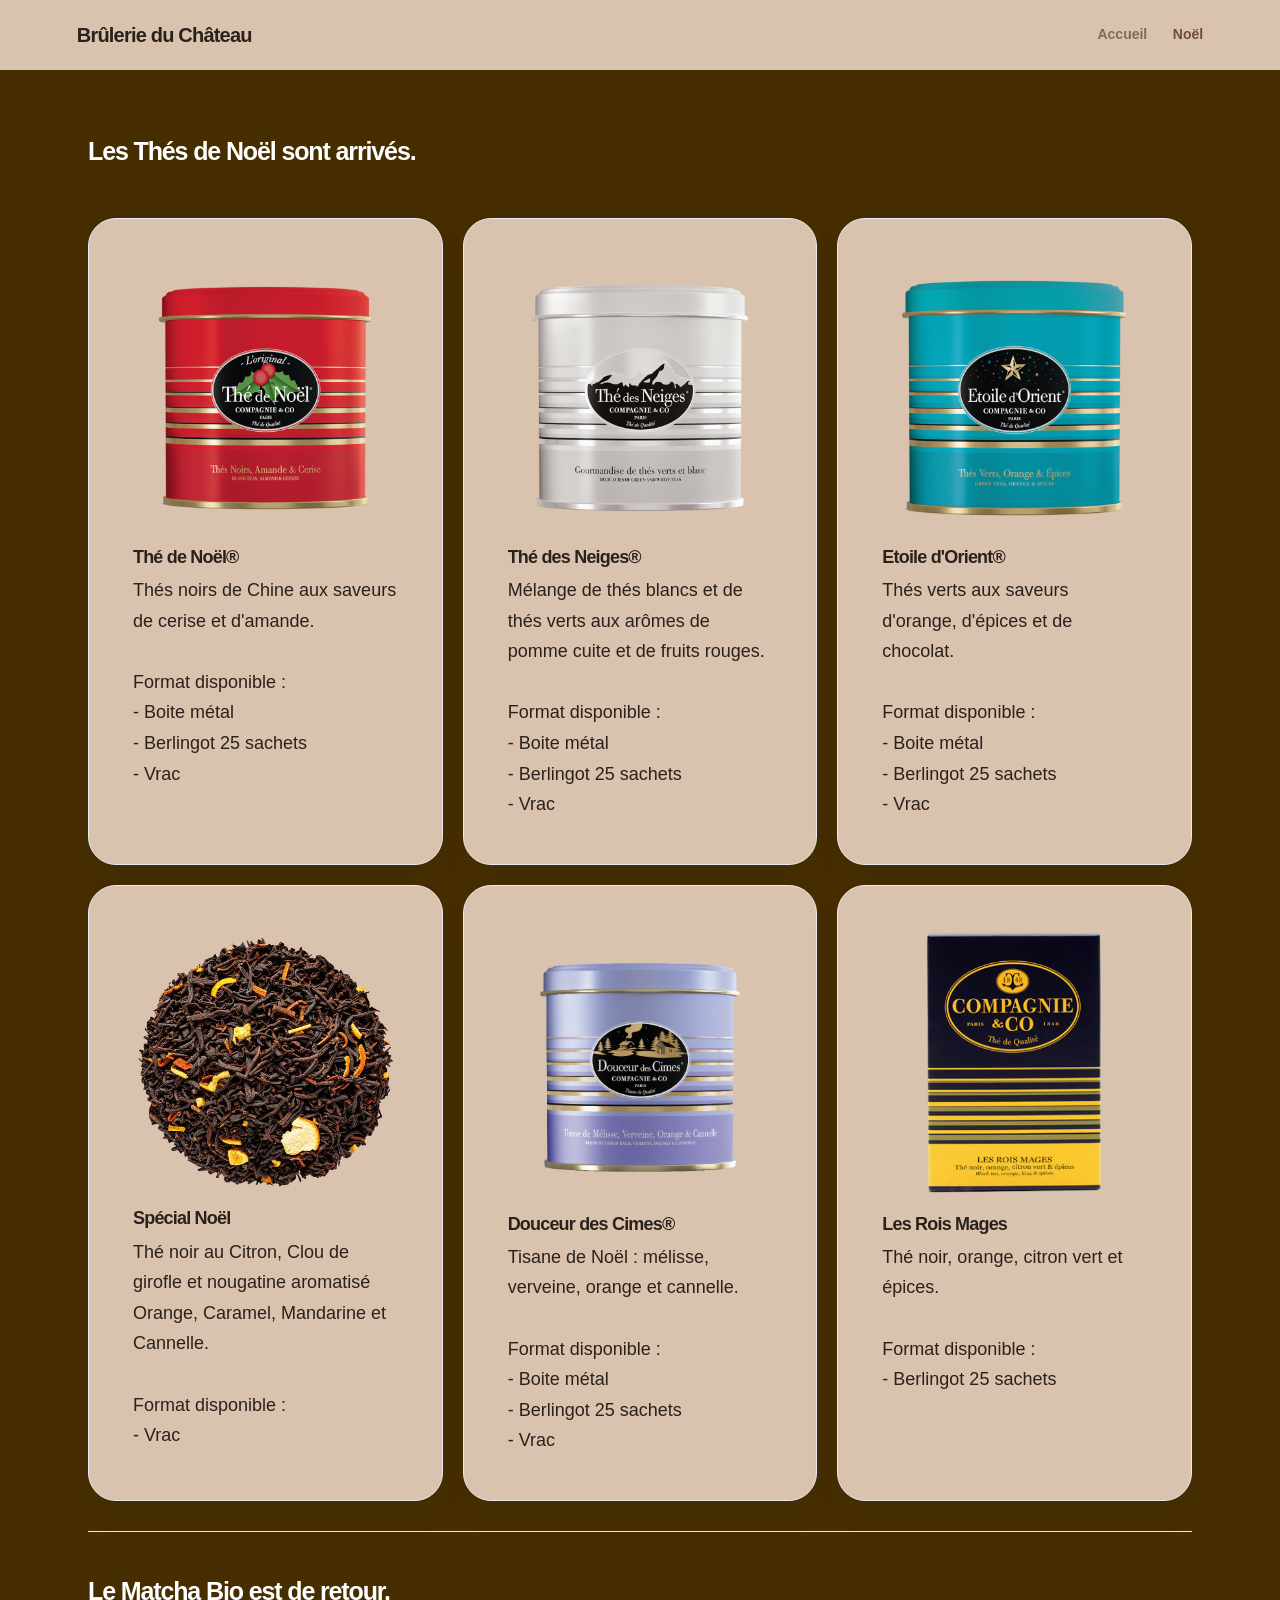
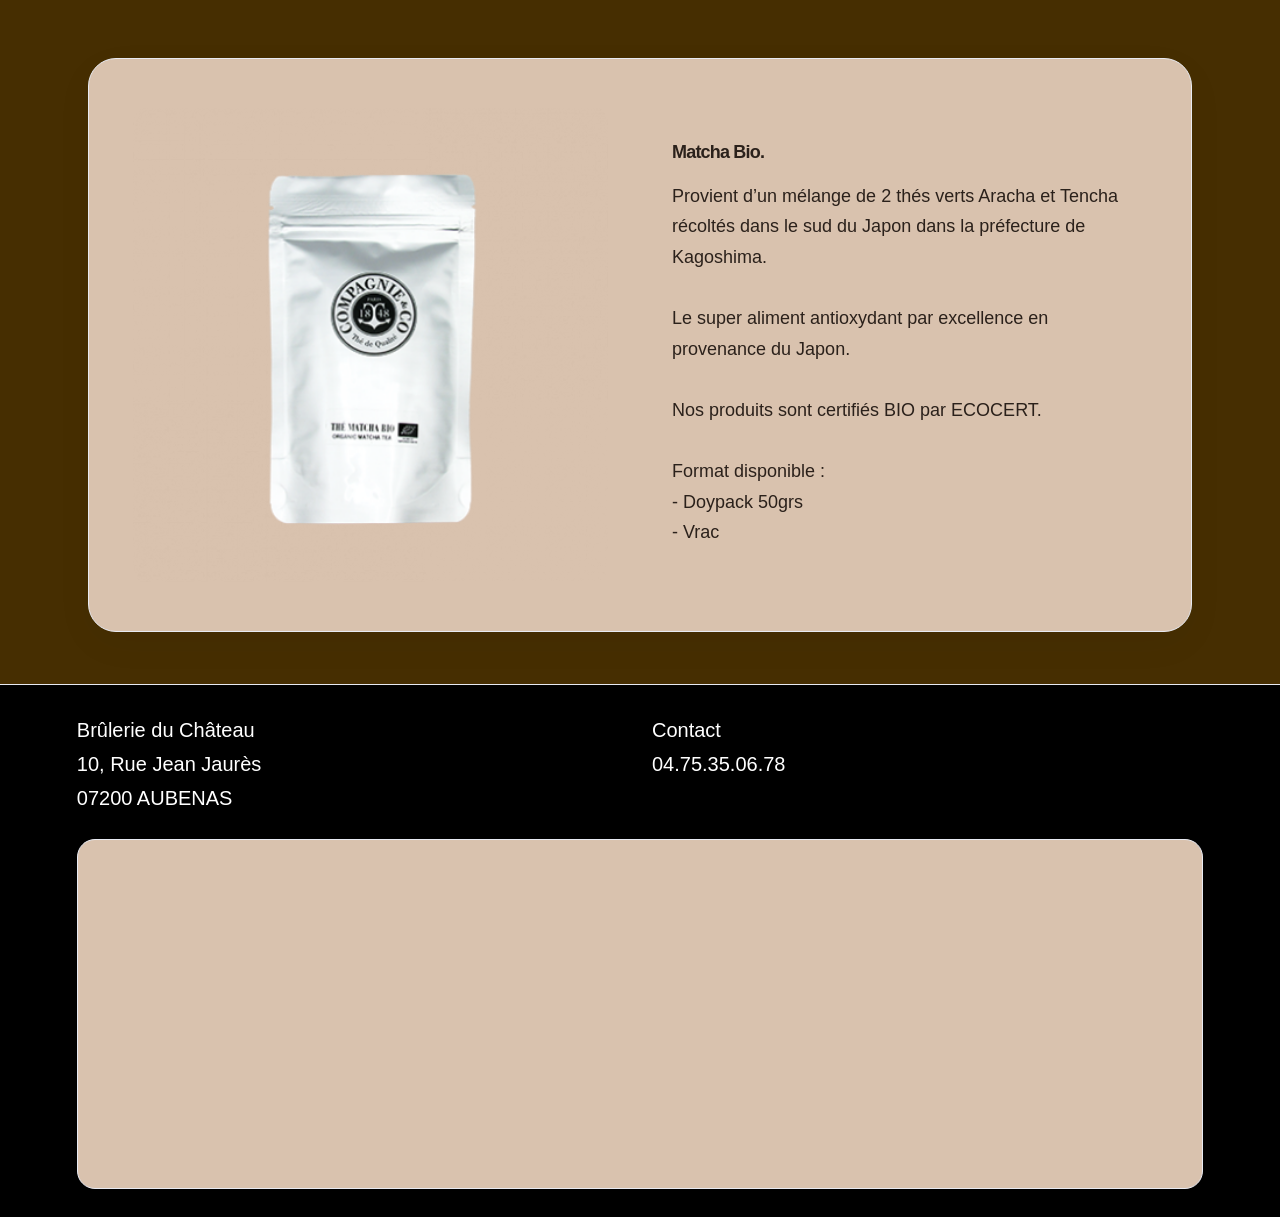
==== commit 3a0a8687: "Publish WebStudio site" ====
--- a/noel.html
+++ b/noel.html
@@ -1,6 +1,4 @@
-<!doctype html><html lang="fr"><head><meta charset="utf-8"><meta name="viewport" content="width=device-width, initial-scale=1"><link rel="icon" href="assets/images/favicon.svg" type="image/svg+xml"><title>Br&#251;lerie du Ch&#226;teau - No&#235;l</title><meta name="description" content="D&#233;couvrez notre s&#233;lection de th&#233; et d&#39;accessoire pour les f&#234;tes."><meta name="robots" content="noindex,follow"><meta property="og:type" content="website"><meta property="og:title" content="Br&#251;lerie du Ch&#226;teau - No&#235;l"><meta property="og:description" content="D&#233;couvrez notre s&#233;lection de th&#233; et d&#39;accessoire pour les f&#234;tes."><link rel="canonical" href="https://brulerieduchateau.com/noel.html"><script type="application/ld+json">{"@context":"https://schema.org","@type":"LocalBusiness","name":"Br\u00FBlerie du Ch\u00E2teau","url":"https://brulerieduchateau.com","telephone":"\u002B33 4 75 35 06 78","image":"https://brulerieduchateau.com/assets/images/bdc.jpg","address":{"@type":"PostalAddress","streetAddress":"10 Rue Jean Jaur\u00E8s","addressLocality":"Aubenas","postalCode":"07200","addressRegion":"Auvergne-Rh\u00F4ne-Alpes","addressCountry":"FR"},"geo":{"@type":"GeoCoordinates","latitude":44.620261,"longitude":4.3907734}}</script><link rel="stylesheet" href="assets/css/site.css"></head><body><nav class="site-nav" aria-label="Navigation principale"><a class="brand" href="index.html">Br&#251;lerie du Ch&#226;teau</a><div class="nav-links"><a href="index.html">Accueil</a><a href="noel.html" aria-current="page">No&#235;l</a></div></nav><div class="global-elements"><section class="element cta-section" data-element-id="d5756410b68e43a48494e156112d6162" style="color:#ffffff;background:var(--primary);font-size:30px;font-weight:normal;font-style:normal;text-align:center;padding:24px;"><h2 style="color:inherit;font-size:inherit;font-weight:bold;font-style:inherit;text-align:inherit;white-space:pre-wrap;tab-size:4;">Horaire - Torr&#233;faction</h2><p style="color:inherit;font-size:inherit;font-weight:inherit;font-style:inherit;text-align:inherit;white-space:pre-wrap;tab-size:4;">Mercredi 25 Novembre
-09:00 - 12:00
-15:30 - 18:30</p></section></div><main id="contenu"><section class="element heading-element" data-element-id="929ea6460fd64ca1a36dd643b153ee33" id="les-thes-de-noel-sont-arrives"><h1 style="color:#ffffff;font-size:25px;font-weight:bold;font-style:normal;text-align:left;display:block;line-height:1.2;margin:14px 0 22px;padding:0;white-space:pre-wrap;tab-size:4;">Les Th&#233;s de No&#235;l sont arriv&#233;s.</h1></section><div class="image-description-grid" style="--image-description-columns:3;--image-description-tablet-columns:2;--image-description-gap:20px"><section class="element image-description image-description-column" data-element-id="ab8ff454e913406ebf705ffcb0270e10"><div class="image-description-media"><img src="assets/images/the-de-noel.jpg" alt="Illustration de la section" loading="lazy"></div><div class="image-description-copy" style="color:var(--ink);font-size:18px;font-weight:normal;font-style:normal;text-align:left;"><h2 style="color:inherit;font-size:inherit;font-weight:bold;font-style:inherit;text-align:inherit;white-space:pre-wrap;tab-size:4;">Th&#233; de No&#235;l&#174;</h2><p style="color:inherit;font-size:inherit;font-weight:inherit;font-style:inherit;text-align:inherit;white-space:pre-wrap;tab-size:4;">Th&#233;s noirs de Chine aux saveurs de cerise et d&#39;amande.
+<!doctype html><html lang="fr"><head><meta charset="utf-8"><meta name="viewport" content="width=device-width, initial-scale=1"><link rel="icon" href="assets/images/favicon.svg" type="image/svg+xml"><title>Br&#251;lerie du Ch&#226;teau - No&#235;l</title><meta name="description" content="D&#233;couvrez notre s&#233;lection de th&#233; et d&#39;accessoire pour les f&#234;tes."><meta name="robots" content="noindex,follow"><meta property="og:type" content="website"><meta property="og:site_name" content="Br&#251;lerie du Ch&#226;teau"><meta property="og:title" content="Br&#251;lerie du Ch&#226;teau - No&#235;l"><meta property="og:description" content="D&#233;couvrez notre s&#233;lection de th&#233; et d&#39;accessoire pour les f&#234;tes."><link rel="canonical" href="https://brulerieduchateau.com/noel.html"><script type="application/ld+json">{"@context":"https://schema.org","@type":"LocalBusiness","name":"Br\u00FBlerie du Ch\u00E2teau","url":"https://brulerieduchateau.com","telephone":"\u002B33 4 75 35 06 78","image":"https://brulerieduchateau.com/assets/images/bdc.jpg","address":{"@type":"PostalAddress","streetAddress":"10 Rue Jean Jaur\u00E8s","addressLocality":"Aubenas","postalCode":"07200","addressRegion":"Auvergne-Rh\u00F4ne-Alpes","addressCountry":"FR"},"geo":{"@type":"GeoCoordinates","latitude":44.620261,"longitude":4.3907734}}</script><link rel="stylesheet" href="assets/css/site.css"></head><body><nav class="site-nav" aria-label="Navigation principale"><a class="brand" href="index.html">Br&#251;lerie du Ch&#226;teau</a><div class="nav-links"><a href="index.html">Accueil</a><a href="noel.html" aria-current="page">No&#235;l</a></div></nav><main id="contenu"><section class="element heading-element" data-element-id="929ea6460fd64ca1a36dd643b153ee33" id="les-thes-de-noel-sont-arrives"><h1 style="color:#ffffff;font-size:25px;font-weight:bold;font-style:normal;text-align:left;display:block;line-height:1.2;margin:14px 0 22px;padding:0;white-space:pre-wrap;tab-size:4;">Les Th&#233;s de No&#235;l sont arriv&#233;s.</h1></section><div class="image-description-grid" style="--image-description-columns:3;--image-description-tablet-columns:2;--image-description-gap:20px"><section class="element image-description image-description-column" data-element-id="ab8ff454e913406ebf705ffcb0270e10"><div class="image-description-media"><img src="assets/images/the-de-noel.jpg" alt="Illustration de la section" loading="lazy"></div><div class="image-description-copy" style="color:var(--ink);font-size:18px;font-weight:normal;font-style:normal;text-align:left;"><h2 style="color:inherit;font-size:inherit;font-weight:bold;font-style:inherit;text-align:inherit;white-space:pre-wrap;tab-size:4;">Th&#233; de No&#235;l&#174;</h2><p style="color:inherit;font-size:inherit;font-weight:inherit;font-style:inherit;text-align:inherit;white-space:pre-wrap;tab-size:4;">Th&#233;s noirs de Chine aux saveurs de cerise et d&#39;amande.
 
 Format disponible :
 - Boite m&#233;tal
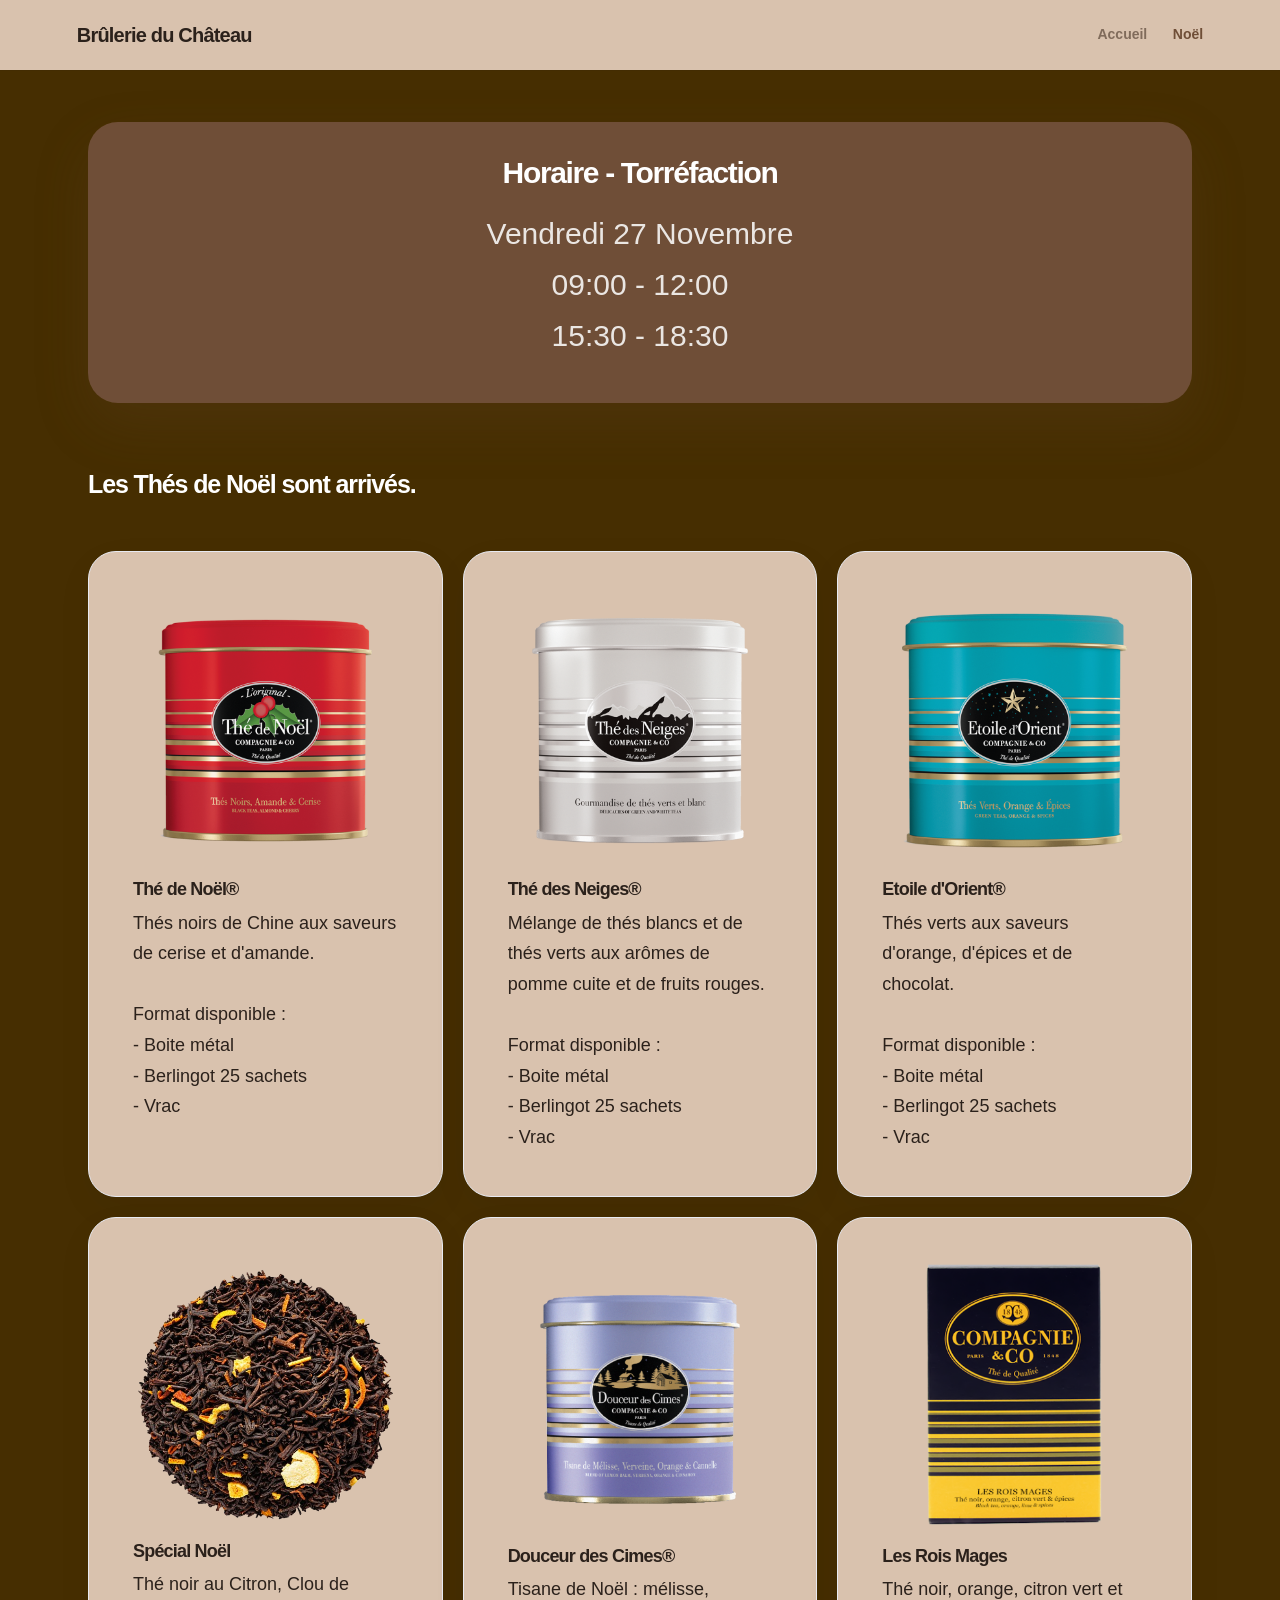
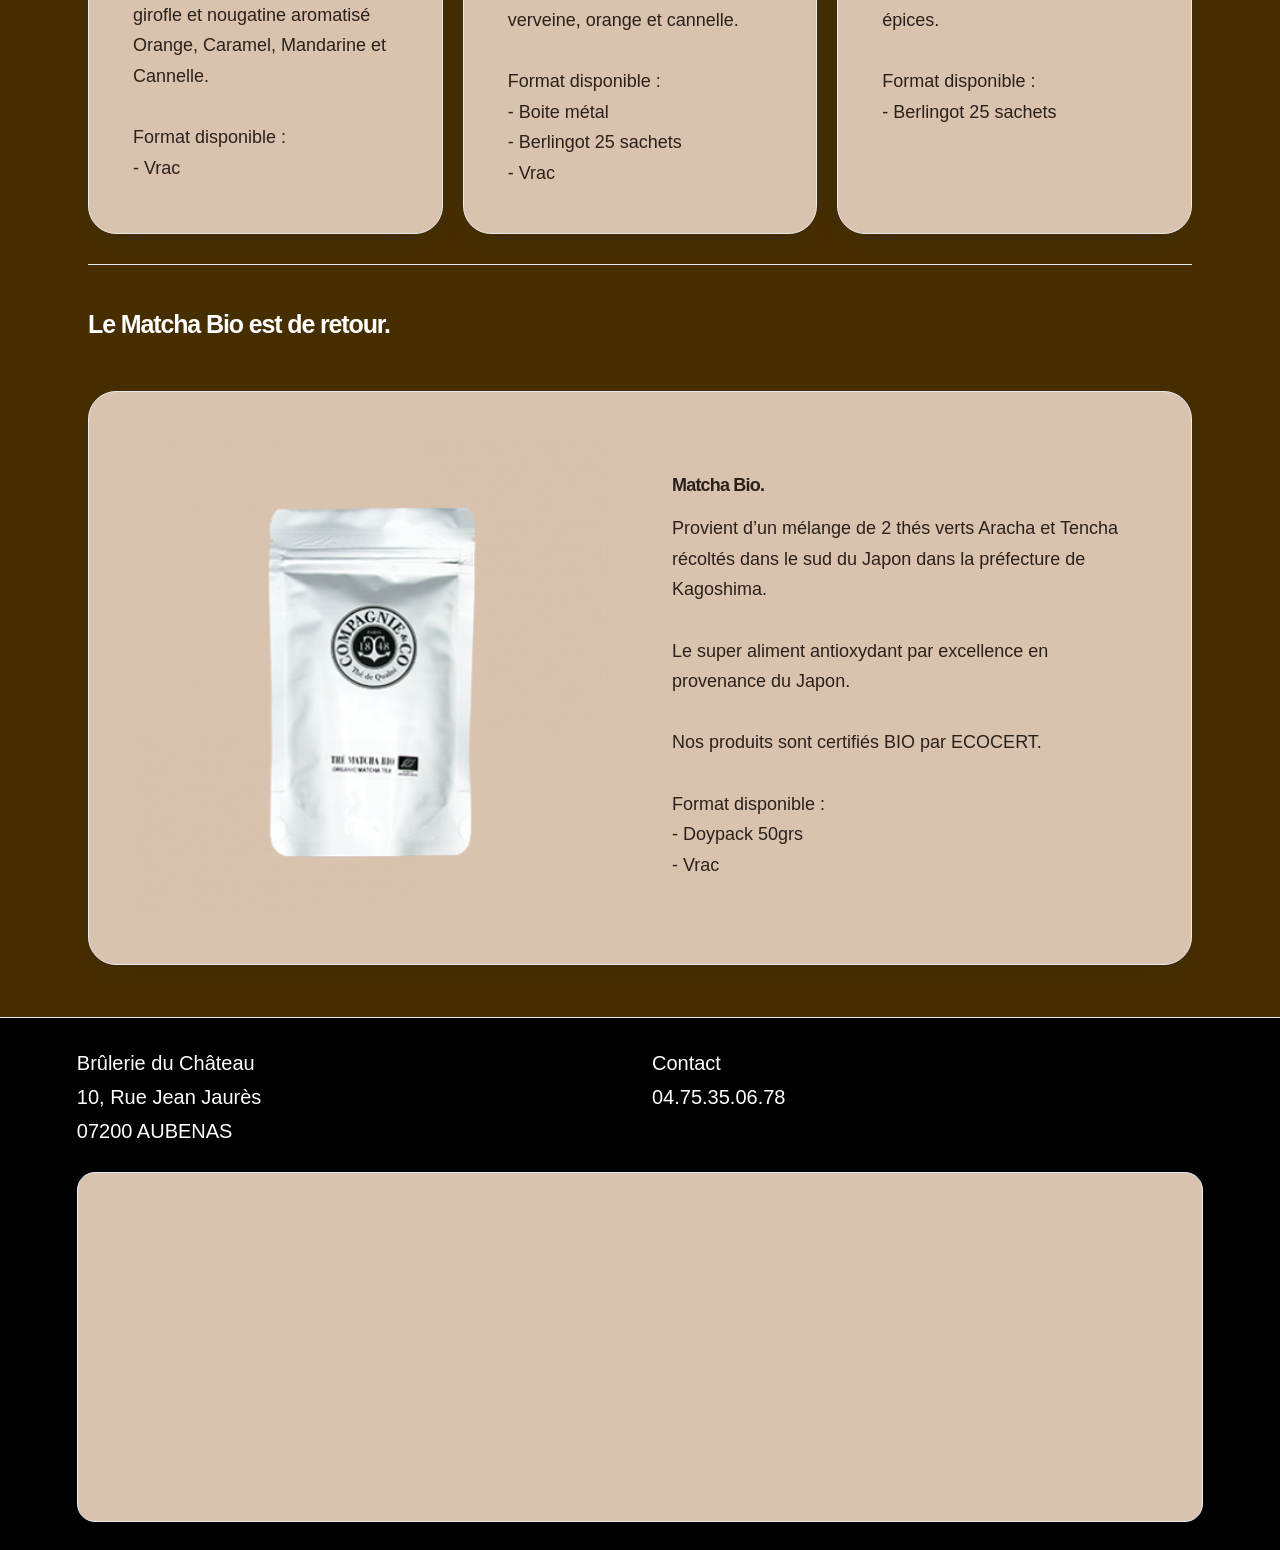
==== commit 58cbd8c9: "Publish WebStudio site" ====
--- a/noel.html
+++ b/noel.html
@@ -1,4 +1,6 @@
-<!doctype html><html lang="fr"><head><meta charset="utf-8"><meta name="viewport" content="width=device-width, initial-scale=1"><link rel="icon" href="assets/images/favicon.svg" type="image/svg+xml"><title>Br&#251;lerie du Ch&#226;teau - No&#235;l</title><meta name="description" content="D&#233;couvrez notre s&#233;lection de th&#233; et d&#39;accessoire pour les f&#234;tes."><meta name="robots" content="noindex,follow"><meta property="og:type" content="website"><meta property="og:site_name" content="Br&#251;lerie du Ch&#226;teau"><meta property="og:title" content="Br&#251;lerie du Ch&#226;teau - No&#235;l"><meta property="og:description" content="D&#233;couvrez notre s&#233;lection de th&#233; et d&#39;accessoire pour les f&#234;tes."><link rel="canonical" href="https://brulerieduchateau.com/noel.html"><script type="application/ld+json">{"@context":"https://schema.org","@type":"LocalBusiness","name":"Br\u00FBlerie du Ch\u00E2teau","url":"https://brulerieduchateau.com","telephone":"\u002B33 4 75 35 06 78","image":"https://brulerieduchateau.com/assets/images/bdc.jpg","address":{"@type":"PostalAddress","streetAddress":"10 Rue Jean Jaur\u00E8s","addressLocality":"Aubenas","postalCode":"07200","addressRegion":"Auvergne-Rh\u00F4ne-Alpes","addressCountry":"FR"},"geo":{"@type":"GeoCoordinates","latitude":44.620261,"longitude":4.3907734}}</script><link rel="stylesheet" href="assets/css/site.css"></head><body><nav class="site-nav" aria-label="Navigation principale"><a class="brand" href="index.html">Br&#251;lerie du Ch&#226;teau</a><div class="nav-links"><a href="index.html">Accueil</a><a href="noel.html" aria-current="page">No&#235;l</a></div></nav><main id="contenu"><section class="element heading-element" data-element-id="929ea6460fd64ca1a36dd643b153ee33" id="les-thes-de-noel-sont-arrives"><h1 style="color:#ffffff;font-size:25px;font-weight:bold;font-style:normal;text-align:left;display:block;line-height:1.2;margin:14px 0 22px;padding:0;white-space:pre-wrap;tab-size:4;">Les Th&#233;s de No&#235;l sont arriv&#233;s.</h1></section><div class="image-description-grid" style="--image-description-columns:3;--image-description-tablet-columns:2;--image-description-gap:20px"><section class="element image-description image-description-column" data-element-id="ab8ff454e913406ebf705ffcb0270e10"><div class="image-description-media"><img src="assets/images/the-de-noel.jpg" alt="Illustration de la section" loading="lazy"></div><div class="image-description-copy" style="color:var(--ink);font-size:18px;font-weight:normal;font-style:normal;text-align:left;"><h2 style="color:inherit;font-size:inherit;font-weight:bold;font-style:inherit;text-align:inherit;white-space:pre-wrap;tab-size:4;">Th&#233; de No&#235;l&#174;</h2><p style="color:inherit;font-size:inherit;font-weight:inherit;font-style:inherit;text-align:inherit;white-space:pre-wrap;tab-size:4;">Th&#233;s noirs de Chine aux saveurs de cerise et d&#39;amande.
+<!doctype html><html lang="fr"><head><meta charset="utf-8"><meta name="viewport" content="width=device-width, initial-scale=1"><link rel="icon" href="assets/images/favicon.svg" type="image/svg+xml"><title>Br&#251;lerie du Ch&#226;teau - No&#235;l</title><meta name="description" content="D&#233;couvrez notre s&#233;lection de th&#233; et d&#39;accessoire pour les f&#234;tes."><meta name="robots" content="noindex,follow"><meta property="og:type" content="website"><meta property="og:site_name" content="Br&#251;lerie du Ch&#226;teau"><meta property="og:title" content="Br&#251;lerie du Ch&#226;teau - No&#235;l"><meta property="og:description" content="D&#233;couvrez notre s&#233;lection de th&#233; et d&#39;accessoire pour les f&#234;tes."><link rel="canonical" href="https://brulerieduchateau.com/noel.html"><script type="application/ld+json">{"@context":"https://schema.org","@type":"LocalBusiness","name":"Br\u00FBlerie du Ch\u00E2teau","url":"https://brulerieduchateau.com","telephone":"\u002B33 4 75 35 06 78","image":"https://brulerieduchateau.com/assets/images/bdc.jpg","address":{"@type":"PostalAddress","streetAddress":"10 Rue Jean Jaur\u00E8s","addressLocality":"Aubenas","postalCode":"07200","addressRegion":"Auvergne-Rh\u00F4ne-Alpes","addressCountry":"FR"},"geo":{"@type":"GeoCoordinates","latitude":44.620261,"longitude":4.3907734}}</script><link rel="stylesheet" href="assets/css/site.css"></head><body><nav class="site-nav" aria-label="Navigation principale"><a class="brand" href="index.html">Br&#251;lerie du Ch&#226;teau</a><div class="nav-links"><a href="index.html">Accueil</a><a href="noel.html" aria-current="page">No&#235;l</a></div></nav><div class="global-elements"><section class="element cta-section" data-element-id="d5756410b68e43a48494e156112d6162" style="color:#ffffff;background:var(--primary);font-size:30px;font-weight:normal;font-style:normal;text-align:center;padding:24px;"><h2 style="color:inherit;font-size:inherit;font-weight:bold;font-style:inherit;text-align:inherit;white-space:pre-wrap;tab-size:4;">Horaire - Torr&#233;faction</h2><p style="color:inherit;font-size:inherit;font-weight:inherit;font-style:inherit;text-align:inherit;white-space:pre-wrap;tab-size:4;">Vendredi 27 Novembre
+09:00 - 12:00
+15:30 - 18:30</p></section></div><main id="contenu"><section class="element heading-element" data-element-id="929ea6460fd64ca1a36dd643b153ee33" id="les-thes-de-noel-sont-arrives"><h1 style="color:#ffffff;font-size:25px;font-weight:bold;font-style:normal;text-align:left;display:block;line-height:1.2;margin:14px 0 22px;padding:0;white-space:pre-wrap;tab-size:4;">Les Th&#233;s de No&#235;l sont arriv&#233;s.</h1></section><div class="image-description-grid" style="--image-description-columns:3;--image-description-tablet-columns:2;--image-description-gap:20px"><section class="element image-description image-description-column" data-element-id="ab8ff454e913406ebf705ffcb0270e10"><div class="image-description-media"><img src="assets/images/the-de-noel.jpg" alt="Illustration de la section" loading="lazy"></div><div class="image-description-copy" style="color:var(--ink);font-size:18px;font-weight:normal;font-style:normal;text-align:left;"><h2 style="color:inherit;font-size:inherit;font-weight:bold;font-style:inherit;text-align:inherit;white-space:pre-wrap;tab-size:4;">Th&#233; de No&#235;l&#174;</h2><p style="color:inherit;font-size:inherit;font-weight:inherit;font-style:inherit;text-align:inherit;white-space:pre-wrap;tab-size:4;">Th&#233;s noirs de Chine aux saveurs de cerise et d&#39;amande.
 
 Format disponible :
 - Boite m&#233;tal
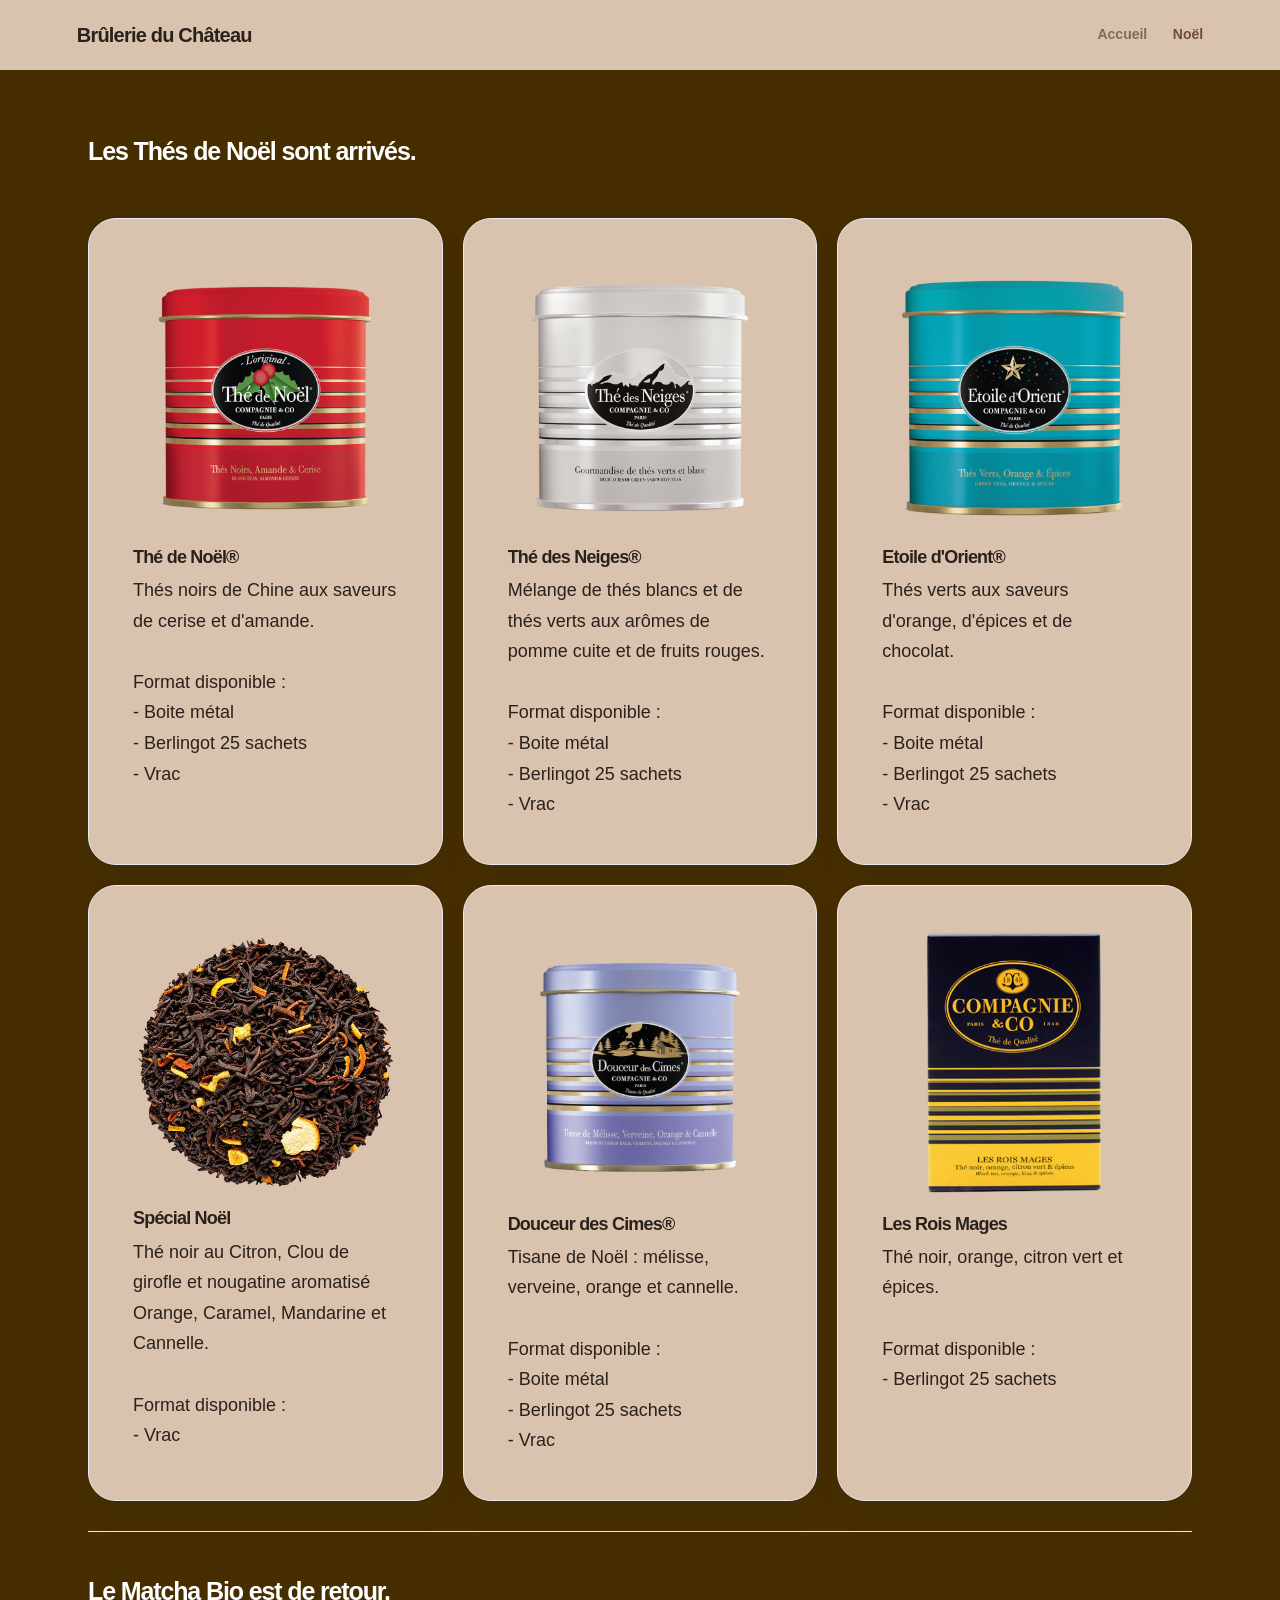
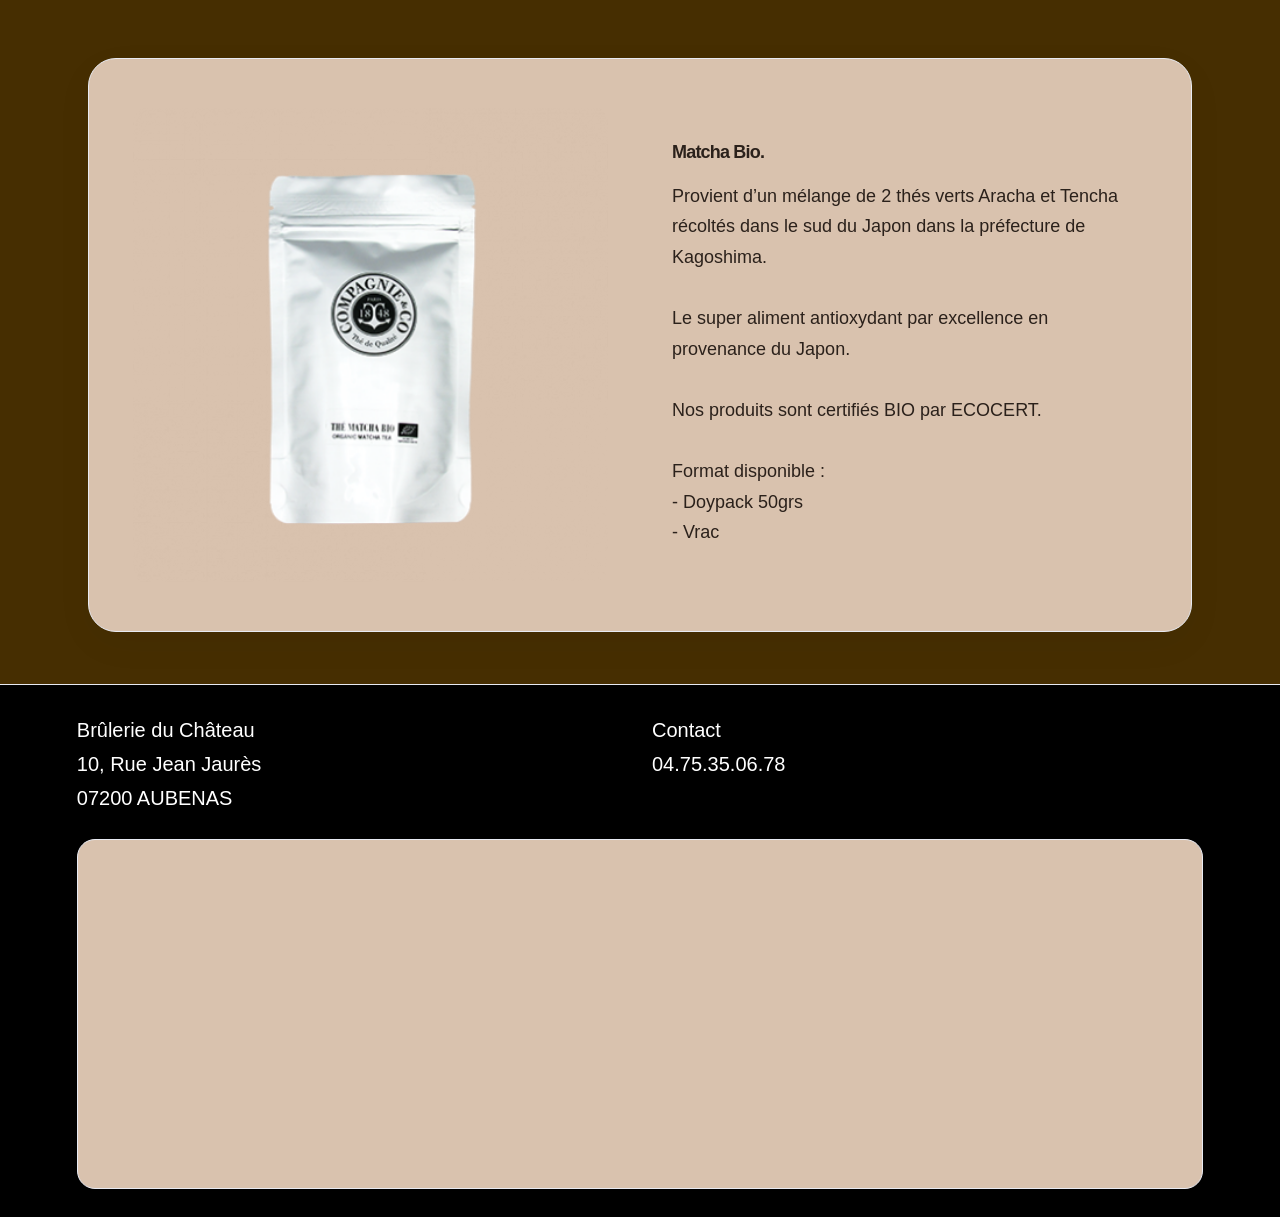
==== commit cf3b0a9b: "Publish WebStudio site" ====
--- a/noel.html
+++ b/noel.html
@@ -1,6 +1,4 @@
-<!doctype html><html lang="fr"><head><meta charset="utf-8"><meta name="viewport" content="width=device-width, initial-scale=1"><link rel="icon" href="assets/images/favicon.svg" type="image/svg+xml"><title>Br&#251;lerie du Ch&#226;teau - No&#235;l</title><meta name="description" content="D&#233;couvrez notre s&#233;lection de th&#233; et d&#39;accessoire pour les f&#234;tes."><meta name="robots" content="noindex,follow"><meta property="og:type" content="website"><meta property="og:site_name" content="Br&#251;lerie du Ch&#226;teau"><meta property="og:title" content="Br&#251;lerie du Ch&#226;teau - No&#235;l"><meta property="og:description" content="D&#233;couvrez notre s&#233;lection de th&#233; et d&#39;accessoire pour les f&#234;tes."><link rel="canonical" href="https://brulerieduchateau.com/noel.html"><script type="application/ld+json">{"@context":"https://schema.org","@type":"LocalBusiness","name":"Br\u00FBlerie du Ch\u00E2teau","url":"https://brulerieduchateau.com","telephone":"\u002B33 4 75 35 06 78","image":"https://brulerieduchateau.com/assets/images/bdc.jpg","address":{"@type":"PostalAddress","streetAddress":"10 Rue Jean Jaur\u00E8s","addressLocality":"Aubenas","postalCode":"07200","addressRegion":"Auvergne-Rh\u00F4ne-Alpes","addressCountry":"FR"},"geo":{"@type":"GeoCoordinates","latitude":44.620261,"longitude":4.3907734}}</script><link rel="stylesheet" href="assets/css/site.css"></head><body><nav class="site-nav" aria-label="Navigation principale"><a class="brand" href="index.html">Br&#251;lerie du Ch&#226;teau</a><div class="nav-links"><a href="index.html">Accueil</a><a href="noel.html" aria-current="page">No&#235;l</a></div></nav><div class="global-elements"><section class="element cta-section" data-element-id="d5756410b68e43a48494e156112d6162" style="color:#ffffff;background:var(--primary);font-size:30px;font-weight:normal;font-style:normal;text-align:center;padding:24px;"><h2 style="color:inherit;font-size:inherit;font-weight:bold;font-style:inherit;text-align:inherit;white-space:pre-wrap;tab-size:4;">Horaire - Torr&#233;faction</h2><p style="color:inherit;font-size:inherit;font-weight:inherit;font-style:inherit;text-align:inherit;white-space:pre-wrap;tab-size:4;">Vendredi 27 Novembre
-09:00 - 12:00
-15:30 - 18:30</p></section></div><main id="contenu"><section class="element heading-element" data-element-id="929ea6460fd64ca1a36dd643b153ee33" id="les-thes-de-noel-sont-arrives"><h1 style="color:#ffffff;font-size:25px;font-weight:bold;font-style:normal;text-align:left;display:block;line-height:1.2;margin:14px 0 22px;padding:0;white-space:pre-wrap;tab-size:4;">Les Th&#233;s de No&#235;l sont arriv&#233;s.</h1></section><div class="image-description-grid" style="--image-description-columns:3;--image-description-tablet-columns:2;--image-description-gap:20px"><section class="element image-description image-description-column" data-element-id="ab8ff454e913406ebf705ffcb0270e10"><div class="image-description-media"><img src="assets/images/the-de-noel.jpg" alt="Illustration de la section" loading="lazy"></div><div class="image-description-copy" style="color:var(--ink);font-size:18px;font-weight:normal;font-style:normal;text-align:left;"><h2 style="color:inherit;font-size:inherit;font-weight:bold;font-style:inherit;text-align:inherit;white-space:pre-wrap;tab-size:4;">Th&#233; de No&#235;l&#174;</h2><p style="color:inherit;font-size:inherit;font-weight:inherit;font-style:inherit;text-align:inherit;white-space:pre-wrap;tab-size:4;">Th&#233;s noirs de Chine aux saveurs de cerise et d&#39;amande.
+<!doctype html><html lang="fr"><head><meta charset="utf-8"><meta name="viewport" content="width=device-width, initial-scale=1"><link rel="icon" href="assets/images/favicon.png" type="image/png"><title>Br&#251;lerie du Ch&#226;teau - No&#235;l</title><meta name="description" content="D&#233;couvrez notre s&#233;lection de th&#233; et d&#39;accessoire pour les f&#234;tes."><meta name="robots" content="noindex,follow"><meta property="og:type" content="website"><meta property="og:site_name" content="Br&#251;lerie du Ch&#226;teau"><meta property="og:title" content="Br&#251;lerie du Ch&#226;teau - No&#235;l"><meta property="og:description" content="D&#233;couvrez notre s&#233;lection de th&#233; et d&#39;accessoire pour les f&#234;tes."><link rel="canonical" href="https://brulerieduchateau.com/noel.html"><script type="application/ld+json">{"@context":"https://schema.org","@type":"LocalBusiness","name":"Br\u00FBlerie du Ch\u00E2teau","url":"https://brulerieduchateau.com","telephone":"\u002B33 4 75 35 06 78","image":"https://brulerieduchateau.com/assets/images/bdc.jpg","address":{"@type":"PostalAddress","streetAddress":"10 Rue Jean Jaur\u00E8s","addressLocality":"Aubenas","postalCode":"07200","addressRegion":"Auvergne-Rh\u00F4ne-Alpes","addressCountry":"FR"},"geo":{"@type":"GeoCoordinates","latitude":44.620261,"longitude":4.3907734}}</script><link rel="stylesheet" href="assets/css/site.css"></head><body><nav class="site-nav" aria-label="Navigation principale"><a class="brand" href="index.html">Br&#251;lerie du Ch&#226;teau</a><div class="nav-links"><a href="index.html">Accueil</a><a href="noel.html" aria-current="page">No&#235;l</a></div></nav><main id="contenu"><section class="element heading-element" data-element-id="929ea6460fd64ca1a36dd643b153ee33" id="les-thes-de-noel-sont-arrives"><h1 style="color:#ffffff;font-size:25px;font-weight:bold;font-style:normal;text-align:left;display:block;line-height:1.2;margin:14px 0 22px;padding:0;white-space:pre-wrap;tab-size:4;">Les Th&#233;s de No&#235;l sont arriv&#233;s.</h1></section><div class="image-description-grid" style="--image-description-columns:3;--image-description-tablet-columns:2;--image-description-gap:20px"><section class="element image-description image-description-column" data-element-id="ab8ff454e913406ebf705ffcb0270e10"><div class="image-description-media"><img src="assets/images/the-de-noel.jpg" alt="Illustration de la section" loading="lazy"></div><div class="image-description-copy" style="color:var(--ink);font-size:18px;font-weight:normal;font-style:normal;text-align:left;"><h2 style="color:inherit;font-size:inherit;font-weight:bold;font-style:inherit;text-align:inherit;white-space:pre-wrap;tab-size:4;">Th&#233; de No&#235;l&#174;</h2><p style="color:inherit;font-size:inherit;font-weight:inherit;font-style:inherit;text-align:inherit;white-space:pre-wrap;tab-size:4;">Th&#233;s noirs de Chine aux saveurs de cerise et d&#39;amande.
 
 Format disponible :
 - Boite m&#233;tal
